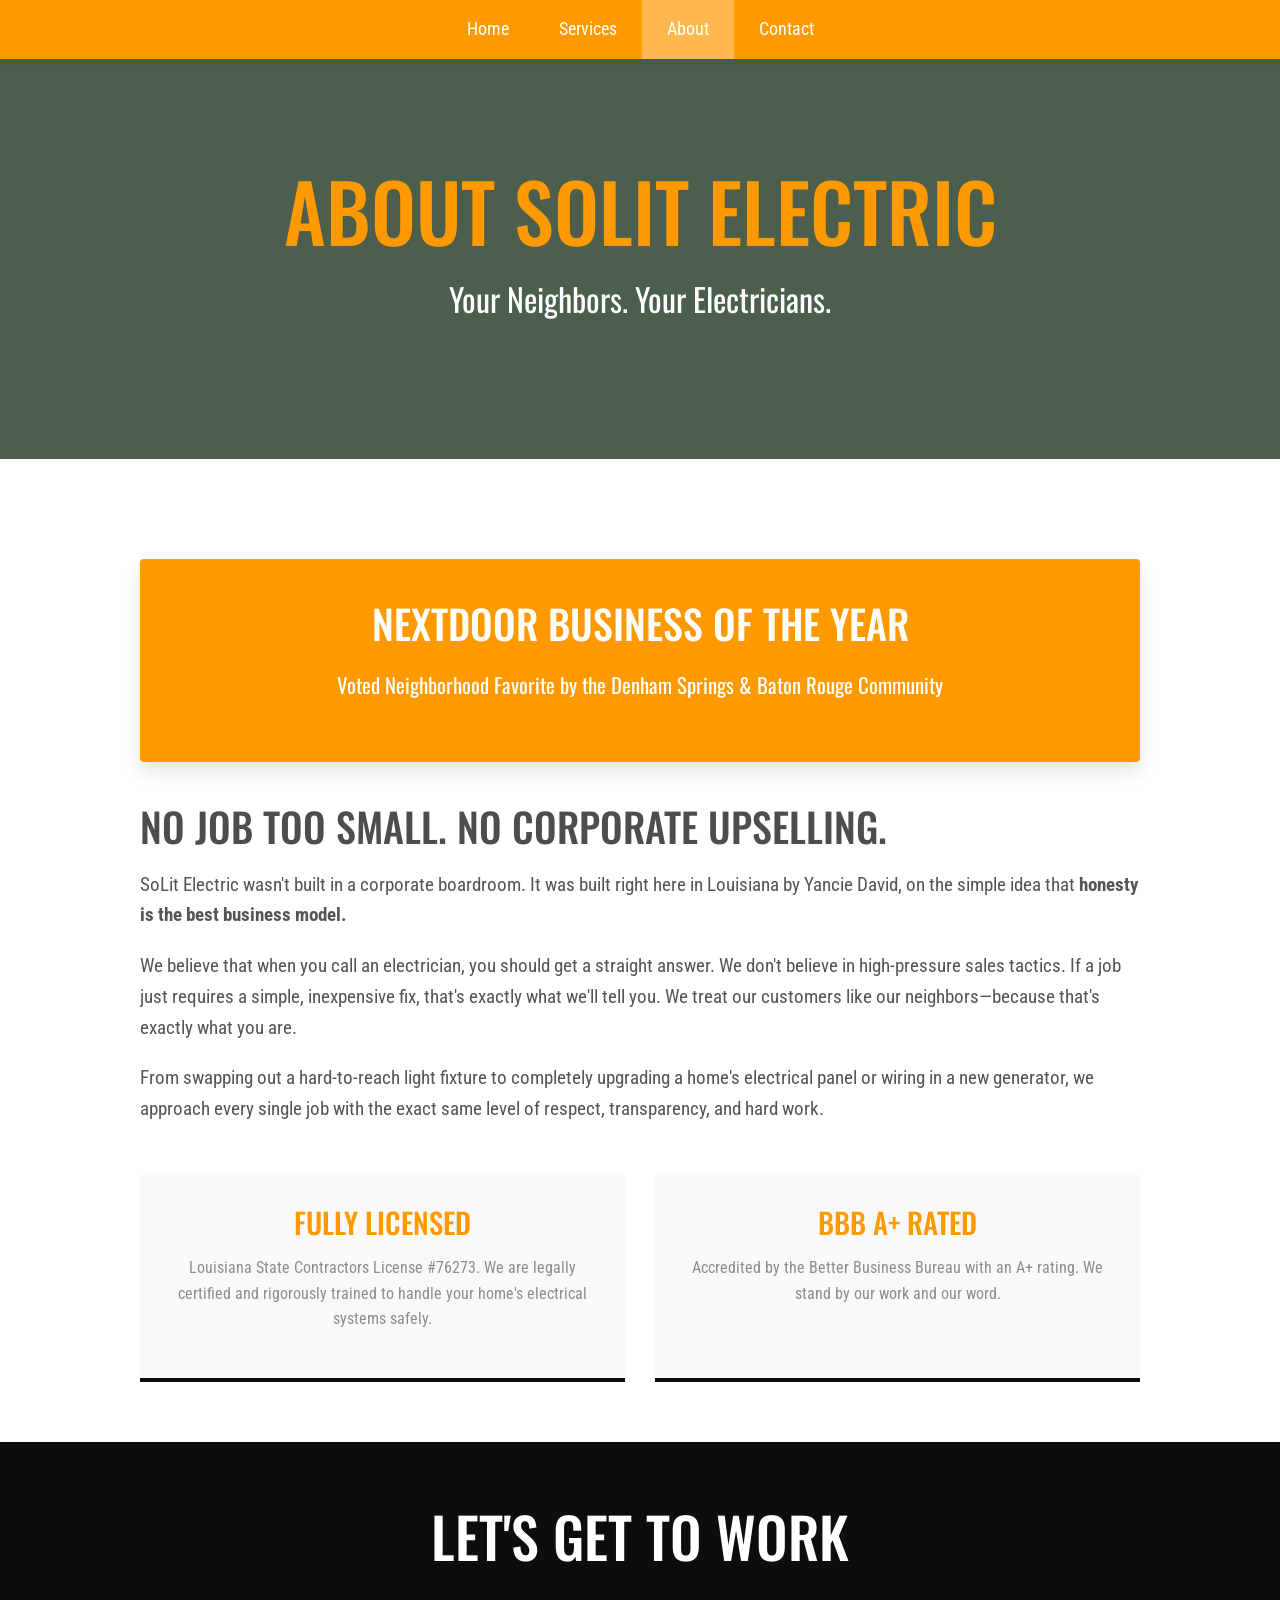
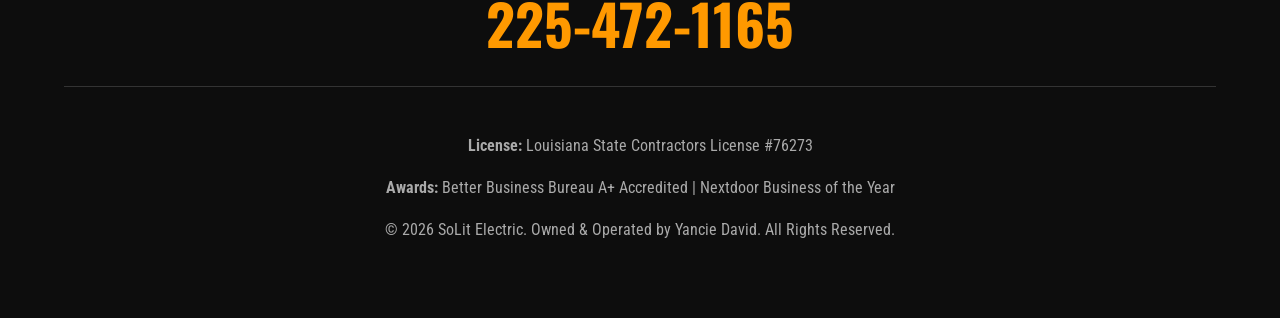
==== about.html @ ff03db9d "Initial commit: Staging rebuild with lead capture form" ====
<!DOCTYPE html>
<html lang="en">
<head>
    <meta charset="UTF-8">
    <meta name="viewport" content="width=device-width, initial-scale=1.0">
    <title>About SoLit Electric | Denham Springs Electrician</title>
    
    <!-- SEO Meta Tags -->
    <meta name="description" content="Learn about SoLit Electric, Denham Springs' Nextdoor Business of the Year. Honest, reliable, and licensed electrical work where no job is too small.">
    <meta name="robots" content="index, follow">

    <!-- Fonts -->
    <link rel="preconnect" href="https://fonts.googleapis.com">
    <link rel="preconnect" href="https://fonts.gstatic.com" crossorigin>
    <link href="https://fonts.googleapis.com/css2?family=Oswald:wght@400;500;700&family=Roboto+Condensed:wght@300;400;700&display=swap" rel="stylesheet">
    
    <!-- CSS -->
    <style>
        :root {
            --brand-orange: #ff9900;
            --brand-orange-hover: #ffb84d;
            --brand-dark: #0d0d0d;
            --text-gray: #8c8c8c;
        }

        body, html { margin: 0; padding: 0; font-family: 'Roboto Condensed', sans-serif; color: var(--text-gray); line-height: 1.6; overflow-x: hidden; }
        h1, h2, h3 { font-family: 'Oswald', sans-serif; text-transform: uppercase; font-weight: 500; margin: 0; line-height: 1.2; color: #4d4d4d; }
        a { text-decoration: none; transition: color 0.3s ease; }

        header { background-color: var(--brand-orange); position: sticky; top: 0; z-index: 1000; box-shadow: 0 2px 10px rgba(0,0,0,0.1); }
        .nav-container { max-width: 1200px; margin: 0 auto; display: flex; flex-wrap: wrap; justify-content: center; }
        .nav-container a { display: block; color: white; text-align: center; padding: 15px 25px; font-size: 18px; }
        .nav-container a:hover, .nav-container a.active { background-color: var(--brand-orange-hover); }

        .hero {
            background: linear-gradient(rgba(0, 26, 0, 0.7), rgba(0, 26, 0, 0.7)), url('../images/laundry2.jpg') no-repeat center center;
            background-size: cover; min-height: 40vh; display: flex; flex-direction: column; justify-content: center; padding: 20px 5%; text-align: center;
        }
        .hero h1 { color: var(--brand-orange); font-size: clamp(2.5rem, 8vw, 5rem); }
        .hero p { color: white; font-size: clamp(1.2rem, 3vw, 2rem); font-family: 'Oswald', sans-serif; margin-top: 15px; }

        .content-wrapper { max-width: 1000px; margin: 0 auto; padding: 60px 5%; }
        
        .story-section { font-size: 1.2rem; color: #555; margin-bottom: 50px; }
        .story-section p { margin-bottom: 20px; }

        .award-banner {
            background-color: var(--brand-orange);
            color: white;
            padding: 40px;
            text-align: center;
            box-shadow: 0 10px 20px rgba(0,0,0,0.1);
            margin: 40px 0;
            border-radius: 4px;
        }
        .award-banner h2 { color: white; font-size: 2.5rem; margin-bottom: 15px; }
        .award-banner p { font-size: 1.3rem; font-family: 'Oswald', sans-serif; }

        .credentials-grid {
            display: grid;
            grid-template-columns: 1fr;
            gap: 30px;
            margin-top: 50px;
        }
        @media (min-width: 768px) { .credentials-grid { grid-template-columns: 1fr 1fr; } }
        
        .cred-card { background: #f9f9f9; padding: 30px; text-align: center; border-bottom: 4px solid var(--brand-dark); }
        .cred-card h3 { font-size: 1.8rem; margin-bottom: 10px; color: var(--brand-orange); }

        footer { background-color: var(--brand-dark); color: white; padding: 60px 5%; text-align: center; }
        footer h2 { color: white; font-size: clamp(2rem, 5vw, 3.5rem); margin-bottom: 20px; }
        footer .phone-link { color: var(--brand-orange); font-weight: 700; }
        .trust-signals { margin-top: 30px; padding-top: 30px; border-top: 1px solid #333; font-size: 16px; color: #aaa; }
    </style>
</head>
<body>

    <header>
        <nav class="nav-container">
            <a href="index.html">Home</a>
            <a href="index.html#services">Services</a>
            <a href="index.html#about" class="active">About</a>
            <a href="index.html#contact">Contact</a>
        </nav>
    </header>

    <main>
        <section class="hero">
            <h1>About SoLit Electric</h1>
            <p>Your Neighbors. Your Electricians.</p>
        </section>

        <section class="content-wrapper">
            <div class="award-banner">
                <h2>Nextdoor Business of the Year</h2>
                <p>Voted Neighborhood Favorite by the Denham Springs & Baton Rouge Community</p>
            </div>

            <div class="story-section">
                <h2 style="font-size: 2.5rem; margin-bottom: 20px;">No Job Too Small. No Corporate Upselling.</h2>
                <p>SoLit Electric wasn't built in a corporate boardroom. It was built right here in Louisiana by Yancie David, on the simple idea that <strong>honesty is the best business model.</strong></p>
                <p>We believe that when you call an electrician, you should get a straight answer. We don't believe in high-pressure sales tactics. If a job just requires a simple, inexpensive fix, that's exactly what we'll tell you. We treat our customers like our neighbors—because that's exactly what you are.</p>
                <p>From swapping out a hard-to-reach light fixture to completely upgrading a home's electrical panel or wiring in a new generator, we approach every single job with the exact same level of respect, transparency, and hard work.</p>
            </div>

            <div class="credentials-grid">
                <div class="cred-card">
                    <h3>Fully Licensed</h3>
                    <p>Louisiana State Contractors License #76273. We are legally certified and rigorously trained to handle your home's electrical systems safely.</p>
                </div>
                <div class="cred-card">
                    <h3>BBB A+ Rated</h3>
                    <p>Accredited by the Better Business Bureau with an A+ rating. We stand by our work and our word.</p>
                </div>
            </div>
        </section>
    </main>

    <footer>
        <h2>Let's Get to Work</h2>
        <h2><a href="tel:+12254721165" class="phone-link">225-472-1165</a></h2>
        
        <div class="trust-signals">
            <p><strong>License:</strong> Louisiana State Contractors License #76273</p>
            <p><strong>Awards:</strong> Better Business Bureau A+ Accredited | Nextdoor Business of the Year</p>
            <p>&copy; 2026 SoLit Electric. Owned & Operated by Yancie David. All Rights Reserved.</p>
        </div>
    </footer>

</body>
</html>
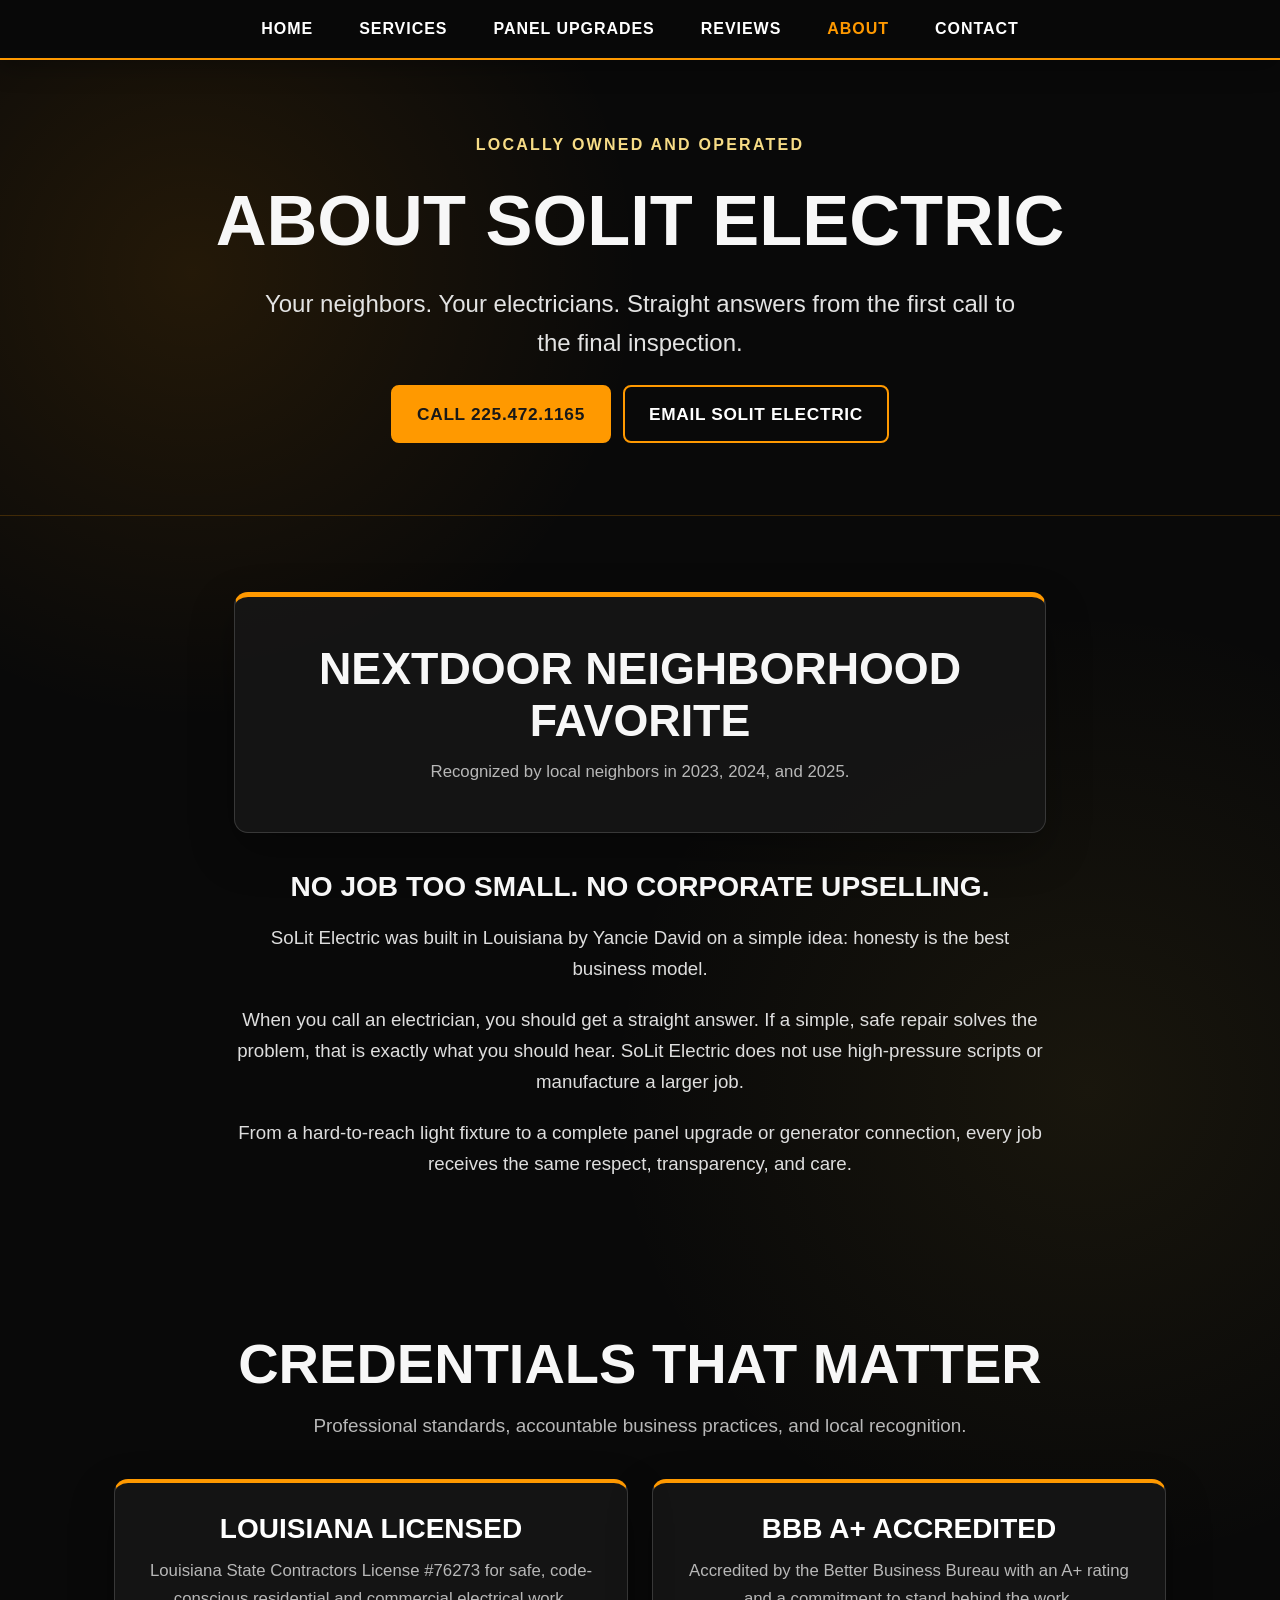
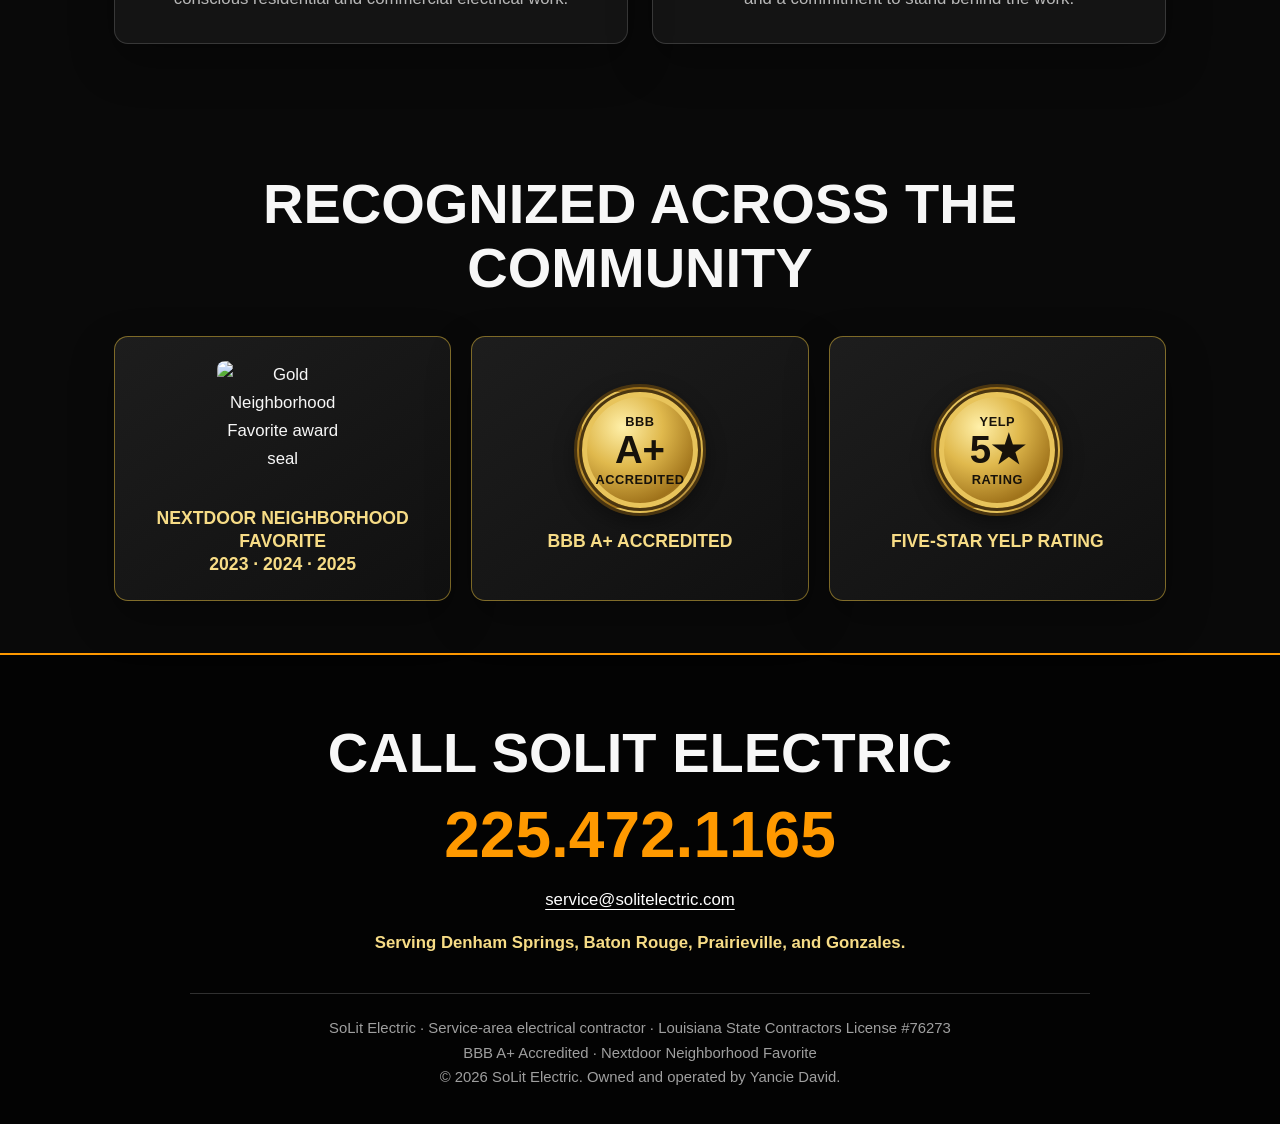
==== commit f136c054: "Standardize site design and complete local SEO audit" ====
--- a/about.html
+++ b/about.html
@@ -3,129 +3,122 @@
 <head>
     <meta charset="UTF-8">
     <meta name="viewport" content="width=device-width, initial-scale=1.0">
-    <title>About SoLit Electric | Denham Springs Electrician</title>
-    
-    <!-- SEO Meta Tags -->
-    <meta name="description" content="Learn about SoLit Electric, Denham Springs' Nextdoor Business of the Year. Honest, reliable, and licensed electrical work where no job is too small.">
+    <title>About SoLit Electric | Baton Rouge Area Electrician</title>
+    <meta name="description" content="Meet SoLit Electric, a licensed, BBB A+ electrician serving Denham Springs, Baton Rouge, Prairieville, and Gonzales with honest, no-pressure service.">
     <meta name="robots" content="index, follow">
-
-    <!-- Fonts -->
-    <link rel="preconnect" href="https://fonts.googleapis.com">
-    <link rel="preconnect" href="https://fonts.gstatic.com" crossorigin>
-    <link href="https://fonts.googleapis.com/css2?family=Oswald:wght@400;500;700&family=Roboto+Condensed:wght@300;400;700&display=swap" rel="stylesheet">
-    
-    <!-- CSS -->
-    <style>
-        :root {
-            --brand-orange: #ff9900;
-            --brand-orange-hover: #ffb84d;
-            --brand-dark: #0d0d0d;
-            --text-gray: #8c8c8c;
-        }
-
-        body, html { margin: 0; padding: 0; font-family: 'Roboto Condensed', sans-serif; color: var(--text-gray); line-height: 1.6; overflow-x: hidden; }
-        h1, h2, h3 { font-family: 'Oswald', sans-serif; text-transform: uppercase; font-weight: 500; margin: 0; line-height: 1.2; color: #4d4d4d; }
-        a { text-decoration: none; transition: color 0.3s ease; }
-
-        header { background-color: var(--brand-orange); position: sticky; top: 0; z-index: 1000; box-shadow: 0 2px 10px rgba(0,0,0,0.1); }
-        .nav-container { max-width: 1200px; margin: 0 auto; display: flex; flex-wrap: wrap; justify-content: center; }
-        .nav-container a { display: block; color: white; text-align: center; padding: 15px 25px; font-size: 18px; }
-        .nav-container a:hover, .nav-container a.active { background-color: var(--brand-orange-hover); }
-
-        .hero {
-            background: linear-gradient(rgba(0, 26, 0, 0.7), rgba(0, 26, 0, 0.7)), url('../images/laundry2.jpg') no-repeat center center;
-            background-size: cover; min-height: 40vh; display: flex; flex-direction: column; justify-content: center; padding: 20px 5%; text-align: center;
-        }
-        .hero h1 { color: var(--brand-orange); font-size: clamp(2.5rem, 8vw, 5rem); }
-        .hero p { color: white; font-size: clamp(1.2rem, 3vw, 2rem); font-family: 'Oswald', sans-serif; margin-top: 15px; }
-
-        .content-wrapper { max-width: 1000px; margin: 0 auto; padding: 60px 5%; }
-        
-        .story-section { font-size: 1.2rem; color: #555; margin-bottom: 50px; }
-        .story-section p { margin-bottom: 20px; }
-
-        .award-banner {
-            background-color: var(--brand-orange);
-            color: white;
-            padding: 40px;
-            text-align: center;
-            box-shadow: 0 10px 20px rgba(0,0,0,0.1);
-            margin: 40px 0;
-            border-radius: 4px;
-        }
-        .award-banner h2 { color: white; font-size: 2.5rem; margin-bottom: 15px; }
-        .award-banner p { font-size: 1.3rem; font-family: 'Oswald', sans-serif; }
-
-        .credentials-grid {
-            display: grid;
-            grid-template-columns: 1fr;
-            gap: 30px;
-            margin-top: 50px;
-        }
-        @media (min-width: 768px) { .credentials-grid { grid-template-columns: 1fr 1fr; } }
-        
-        .cred-card { background: #f9f9f9; padding: 30px; text-align: center; border-bottom: 4px solid var(--brand-dark); }
-        .cred-card h3 { font-size: 1.8rem; margin-bottom: 10px; color: var(--brand-orange); }
-
-        footer { background-color: var(--brand-dark); color: white; padding: 60px 5%; text-align: center; }
-        footer h2 { color: white; font-size: clamp(2rem, 5vw, 3.5rem); margin-bottom: 20px; }
-        footer .phone-link { color: var(--brand-orange); font-weight: 700; }
-        .trust-signals { margin-top: 30px; padding-top: 30px; border-top: 1px solid #333; font-size: 16px; color: #aaa; }
-    </style>
+    <link rel="canonical" href="https://www.solitelectric.com/about.html">
+    <link rel="icon" href="https://www.solitelectric.com/images/SoLit_Electric_Logo.png" type="image/png">
+    <meta property="og:type" content="website">
+    <meta property="og:title" content="About SoLit Electric | Honest Louisiana Electrical Work">
+    <meta property="og:description" content="Locally owned electrical service built on straight answers, safe work, and respect for the customer.">
+    <meta property="og:url" content="https://www.solitelectric.com/about.html">
+    <meta property="og:image" content="https://www.solitelectric.com/images/SoLit_Electric_Logo.png">
+    <meta name="twitter:card" content="summary">
+    <link rel="stylesheet" href="styles.css">
+    <script defer src="site.js"></script>
+    <script type="application/ld+json">
+    {
+      "@context": "https://schema.org",
+      "@type": "AboutPage",
+      "name": "About SoLit Electric",
+      "url": "https://www.solitelectric.com/about.html",
+      "about": {
+        "@type": "Electrician",
+        "@id": "https://www.solitelectric.com/#business",
+        "name": "SoLit Electric",
+        "telephone": "+1-225-472-1165",
+        "email": "service@solitelectric.com",
+        "areaServed": ["Denham Springs", "Baton Rouge", "Prairieville", "Gonzales"]
+      }
+    }
+    </script>
 </head>
 <body>
-
-    <header>
-        <nav class="nav-container">
+    <a class="skip-link" href="#main-content">Skip to main content</a>
+    <header class="site-header">
+        <nav class="nav-container" aria-label="Primary navigation">
             <a href="index.html">Home</a>
             <a href="index.html#services">Services</a>
-            <a href="index.html#about" class="active">About</a>
-            <a href="index.html#contact">Contact</a>
+            <a href="panel-upgrades.html">Panel Upgrades</a>
+            <a href="index.html#reviews">Reviews</a>
+            <a href="about.html" aria-current="page">About</a>
+            <a href="#contact">Contact</a>
         </nav>
     </header>
 
-    <main>
-        <section class="hero">
-            <h1>About SoLit Electric</h1>
-            <p>Your Neighbors. Your Electricians.</p>
+    <main id="main-content">
+        <section class="hero hero--compact">
+            <div class="hero-inner">
+                <p class="eyebrow">Locally owned and operated</p>
+                <h1>About SoLit Electric</h1>
+                <p class="hero-lede">Your neighbors. Your electricians. Straight answers from the first call to the final inspection.</p>
+                <div class="button-row">
+                    <a class="button" href="tel:+12254721165">Call 225.472.1165</a>
+                    <a class="button button--secondary" href="mailto:service@solitelectric.com">Email SoLit Electric</a>
+                </div>
+            </div>
         </section>
 
-        <section class="content-wrapper">
+        <section class="section section--narrow" aria-labelledby="story-heading">
             <div class="award-banner">
-                <h2>Nextdoor Business of the Year</h2>
-                <p>Voted Neighborhood Favorite by the Denham Springs & Baton Rouge Community</p>
+                <h2>Nextdoor Neighborhood Favorite</h2>
+                <p>Recognized by local neighbors in 2023, 2024, and 2025.</p>
             </div>
+            <div class="story-copy">
+                <h2 id="story-heading">No Job Too Small. No Corporate Upselling.</h2>
+                <p>SoLit Electric was built in Louisiana by Yancie David on a simple idea: honesty is the best business model.</p>
+                <p>When you call an electrician, you should get a straight answer. If a simple, safe repair solves the problem, that is exactly what you should hear. SoLit Electric does not use high-pressure scripts or manufacture a larger job.</p>
+                <p>From a hard-to-reach light fixture to a complete panel upgrade or generator connection, every job receives the same respect, transparency, and care.</p>
+            </div>
+        </section>
 
-            <div class="story-section">
-                <h2 style="font-size: 2.5rem; margin-bottom: 20px;">No Job Too Small. No Corporate Upselling.</h2>
-                <p>SoLit Electric wasn't built in a corporate boardroom. It was built right here in Louisiana by Yancie David, on the simple idea that <strong>honesty is the best business model.</strong></p>
-                <p>We believe that when you call an electrician, you should get a straight answer. We don't believe in high-pressure sales tactics. If a job just requires a simple, inexpensive fix, that's exactly what we'll tell you. We treat our customers like our neighbors—because that's exactly what you are.</p>
-                <p>From swapping out a hard-to-reach light fixture to completely upgrading a home's electrical panel or wiring in a new generator, we approach every single job with the exact same level of respect, transparency, and hard work.</p>
+        <section class="section" aria-labelledby="credentials-heading">
+            <h2 class="section-heading" id="credentials-heading">Credentials That Matter</h2>
+            <p class="section-intro">Professional standards, accountable business practices, and local recognition.</p>
+            <div class="credentials-grid">
+                <article class="info-card">
+                    <h3>Louisiana Licensed</h3>
+                    <p>Louisiana State Contractors License #76273 for safe, code-conscious residential and commercial electrical work.</p>
+                </article>
+                <article class="info-card">
+                    <h3>BBB A+ Accredited</h3>
+                    <p>Accredited by the Better Business Bureau with an A+ rating and a commitment to stand behind the work.</p>
+                </article>
             </div>
+        </section>
 
-            <div class="credentials-grid">
-                <div class="cred-card">
-                    <h3>Fully Licensed</h3>
-                    <p>Louisiana State Contractors License #76273. We are legally certified and rigorously trained to handle your home's electrical systems safely.</p>
+        <section class="section section--tight" aria-labelledby="trust-heading">
+            <h2 class="section-heading" id="trust-heading">Recognized Across the Community</h2>
+            <div class="trust-grid">
+                <figure class="trust-card">
+                    <img src="https://www.solitelectric.com/images/favorite.png" width="385" height="398" loading="lazy" alt="Gold Neighborhood Favorite award seal">
+                    <figcaption>Nextdoor Neighborhood Favorite<br>2023 · 2024 · 2025</figcaption>
+                </figure>
+                <div class="trust-card">
+                    <div class="gold-seal" role="img" aria-label="Better Business Bureau A plus accredited seal"><span>BBB</span><strong>A+</strong><span>Accredited</span></div>
+                    <p class="trust-caption">BBB A+ Accredited</p>
                 </div>
-                <div class="cred-card">
-                    <h3>BBB A+ Rated</h3>
-                    <p>Accredited by the Better Business Bureau with an A+ rating. We stand by our work and our word.</p>
+                <div class="trust-card">
+                    <div class="gold-seal" role="img" aria-label="Yelp five star rating seal"><span>Yelp</span><strong>5★</strong><span>Rating</span></div>
+                    <p class="trust-caption">Five-Star Yelp Rating</p>
                 </div>
             </div>
         </section>
     </main>
 
-    <footer>
-        <h2>Let's Get to Work</h2>
-        <h2><a href="tel:+12254721165" class="phone-link">225-472-1165</a></h2>
-        
-        <div class="trust-signals">
-            <p><strong>License:</strong> Louisiana State Contractors License #76273</p>
-            <p><strong>Awards:</strong> Better Business Bureau A+ Accredited | Nextdoor Business of the Year</p>
-            <p>&copy; 2026 SoLit Electric. Owned & Operated by Yancie David. All Rights Reserved.</p>
+    <footer class="site-footer" id="contact">
+        <div class="footer-inner">
+            <h2>Call SoLit Electric</h2>
+            <a class="phone-link" href="tel:+12254721165">225.472.1165</a>
+            <a class="email-link" href="mailto:service@solitelectric.com">service@solitelectric.com</a>
+            <p class="service-area-line">Serving Denham Springs, Baton Rouge, Prairieville, and Gonzales.</p>
+            <div class="footer-details">
+                <p>SoLit Electric · Service-area electrical contractor · Louisiana State Contractors License #76273</p>
+                <p>BBB A+ Accredited · Nextdoor Neighborhood Favorite</p>
+                <p>&copy; 2026 SoLit Electric. Owned and operated by Yancie David.</p>
+            </div>
         </div>
     </footer>
-
 </body>
 </html>
+
--- a/styles.css
+++ b/styles.css
@@ -0,0 +1,639 @@
+:root {
+    --brand-orange: #ff9900;
+    --brand-orange-light: #ffb84d;
+    --brand-gold: #d4af37;
+    --brand-gold-light: #f7dc86;
+    --brand-dark: #090909;
+    --brand-surface: #151515;
+    --brand-surface-2: #202020;
+    --text-main: #f7f7f7;
+    --text-muted: #b8b8b8;
+    --text-dark: #181818;
+    --border: #383838;
+    --shadow: 0 18px 45px rgba(0, 0, 0, 0.3);
+    --radius: 14px;
+    --content-width: 1180px;
+}
+
+* { box-sizing: border-box; }
+
+html { scroll-behavior: smooth; }
+
+body {
+    margin: 0;
+    overflow-x: hidden;
+    color: var(--text-main);
+    background:
+        radial-gradient(circle at 15% 10%, rgba(255, 153, 0, 0.11), transparent 28rem),
+        radial-gradient(circle at 85% 40%, rgba(212, 175, 55, 0.08), transparent 30rem),
+        var(--brand-dark);
+    font-family: "Segoe UI", Arial, sans-serif;
+    font-size: 1.05rem;
+    line-height: 1.65;
+}
+
+img { display: block; max-width: 100%; }
+
+a {
+    color: inherit;
+    text-decoration: none;
+    transition: color 0.2s ease, background-color 0.2s ease, transform 0.2s ease;
+}
+
+button, input, select, textarea { font: inherit; }
+
+:focus-visible {
+    outline: 3px solid var(--brand-gold-light);
+    outline-offset: 3px;
+}
+
+h1, h2, h3, h4 {
+    margin: 0;
+    color: var(--text-main);
+    font-family: "Arial Narrow", "Segoe UI Condensed", Impact, sans-serif;
+    font-weight: 700;
+    line-height: 1.15;
+    text-transform: uppercase;
+}
+
+p { margin: 0; }
+
+[id] { scroll-margin-top: 88px; }
+
+.skip-link {
+    position: fixed;
+    top: 10px;
+    left: 10px;
+    z-index: 2000;
+    padding: 10px 14px;
+    color: var(--text-dark);
+    background: var(--brand-gold-light);
+    transform: translateY(-150%);
+}
+
+.skip-link:focus { transform: translateY(0); }
+
+.site-header {
+    position: sticky;
+    top: 0;
+    z-index: 1000;
+    border-bottom: 2px solid var(--brand-orange);
+    background: rgba(9, 9, 9, 0.96);
+    box-shadow: 0 8px 24px rgba(0, 0, 0, 0.28);
+    backdrop-filter: blur(12px);
+}
+
+.nav-container {
+    width: min(100% - 24px, var(--content-width));
+    margin-inline: auto;
+    display: flex;
+    flex-wrap: wrap;
+    justify-content: center;
+    align-items: center;
+    gap: 2px;
+}
+
+.nav-container a {
+    padding: 16px 22px;
+    color: #fff;
+    font-family: "Arial Narrow", "Segoe UI Condensed", Impact, sans-serif;
+    font-size: 1rem;
+    font-weight: 700;
+    letter-spacing: 0.06em;
+    text-align: center;
+    text-transform: uppercase;
+}
+
+.nav-container a:hover,
+.nav-container a[aria-current="page"] { color: var(--brand-orange); }
+
+.hero {
+    min-height: 70vh;
+    padding: 72px 5%;
+    display: grid;
+    place-items: center;
+    text-align: center;
+    border-bottom: 1px solid rgba(255, 153, 0, 0.2);
+}
+
+.hero--compact { min-height: 48vh; }
+
+.hero--panel {
+    background:
+        linear-gradient(rgba(5, 5, 5, 0.84), rgba(5, 5, 5, 0.94)),
+        repeating-linear-gradient(90deg, #242424 0 20px, #111 20px 42px);
+}
+
+.hero-inner {
+    width: min(100%, 960px);
+    margin-inline: auto;
+    display: grid;
+    justify-items: center;
+    gap: 22px;
+}
+
+.hero-logo {
+    width: min(100%, 520px);
+    height: auto;
+    padding: 12px 18px;
+    border-radius: 12px;
+    background: #fff;
+    box-shadow: var(--shadow);
+}
+
+.hero h1 { font-size: clamp(2.35rem, 6vw, 4.4rem); }
+
+.eyebrow {
+    color: var(--brand-gold-light);
+    font-family: "Arial Narrow", "Segoe UI Condensed", Impact, sans-serif;
+    font-size: 1rem;
+    font-weight: 700;
+    letter-spacing: 0.14em;
+    text-transform: uppercase;
+}
+
+.hero-lede {
+    max-width: 780px;
+    color: #e3e3e3;
+    font-size: clamp(1.15rem, 2.5vw, 1.5rem);
+}
+
+.hero-tagline {
+    color: var(--brand-orange);
+    font-size: clamp(1.1rem, 2.2vw, 1.35rem);
+    font-weight: 700;
+}
+
+.button-row {
+    display: flex;
+    flex-wrap: wrap;
+    justify-content: center;
+    gap: 12px;
+}
+
+.button {
+    min-height: 50px;
+    padding: 13px 24px;
+    display: inline-flex;
+    justify-content: center;
+    align-items: center;
+    border: 2px solid var(--brand-orange);
+    border-radius: 8px;
+    color: var(--text-dark);
+    background: var(--brand-orange);
+    font-family: "Arial Narrow", "Segoe UI Condensed", Impact, sans-serif;
+    font-size: 1.08rem;
+    font-weight: 700;
+    letter-spacing: 0.04em;
+    text-transform: uppercase;
+}
+
+.button:hover { background: var(--brand-orange-light); transform: translateY(-2px); }
+
+.button--secondary { color: #fff; background: transparent; }
+.button--secondary:hover { color: var(--text-dark); background: var(--brand-orange); }
+
+.section {
+    width: min(100%, var(--content-width));
+    margin-inline: auto;
+    padding: 76px max(5%, 20px);
+    text-align: center;
+}
+
+.section--narrow { width: min(100%, 940px); }
+.section--tight { padding-block: 52px; }
+
+.section-heading {
+    max-width: 850px;
+    margin-inline: auto;
+    font-size: clamp(2.1rem, 5vw, 3.5rem);
+}
+
+.section-intro {
+    max-width: 780px;
+    margin: 14px auto 38px;
+    color: var(--text-muted);
+    font-size: 1.18rem;
+}
+
+.trust-grid {
+    margin-top: 36px;
+    display: grid;
+    grid-template-columns: repeat(3, minmax(0, 1fr));
+    gap: 20px;
+}
+
+.trust-card {
+    min-width: 0;
+    min-height: 250px;
+    margin: 0;
+    padding: 24px 18px;
+    display: flex;
+    flex-direction: column;
+    justify-content: center;
+    align-items: center;
+    gap: 14px;
+    border: 1px solid rgba(212, 175, 55, 0.55);
+    border-radius: var(--radius);
+    background: linear-gradient(145deg, #1d1d1d, #101010);
+    box-shadow: var(--shadow);
+}
+
+.trust-card img {
+    width: 132px;
+    height: 132px;
+    object-fit: contain;
+    border-radius: 8px;
+}
+
+.trust-card figcaption,
+.trust-caption {
+    color: var(--brand-gold-light);
+    font-family: "Arial Narrow", "Segoe UI Condensed", Impact, sans-serif;
+    font-size: 1.1rem;
+    font-weight: 700;
+    line-height: 1.3;
+    text-align: center;
+    text-transform: uppercase;
+}
+
+.gold-seal {
+    width: 132px;
+    height: 132px;
+    display: grid;
+    place-content: center;
+    border: 8px double #4a3510;
+    border-radius: 50%;
+    color: #17120a;
+    background: radial-gradient(circle at 35% 30%, #fff0a9 0, #e0b94d 36%, #9f721a 72%, #f7dc86 100%);
+    box-shadow: inset 0 0 0 5px #e8c45b, 0 8px 20px rgba(0, 0, 0, 0.35);
+    font-family: "Arial Narrow", "Segoe UI Condensed", Impact, sans-serif;
+    text-align: center;
+    text-transform: uppercase;
+}
+
+.gold-seal strong { display: block; font-size: 2.4rem; line-height: 0.95; }
+.gold-seal span { display: block; font-size: 0.8rem; font-weight: 700; letter-spacing: 0.04em; }
+
+.services-grid,
+.credentials-grid {
+    display: grid;
+    grid-template-columns: repeat(2, minmax(0, 1fr));
+    gap: 24px;
+}
+
+.service-card,
+.info-card {
+    min-width: 0;
+    overflow: hidden;
+    border: 1px solid var(--border);
+    border-top: 4px solid var(--brand-orange);
+    border-radius: var(--radius);
+    background: rgba(21, 21, 21, 0.94);
+    box-shadow: var(--shadow);
+    text-align: center;
+}
+
+.service-card { display: flex; flex-direction: column; }
+
+a.service-card:hover { transform: translateY(-4px); border-color: var(--brand-orange); }
+
+.service-visual {
+    width: 100%;
+    height: 210px;
+    display: grid;
+    place-items: center;
+    object-fit: cover;
+    color: var(--brand-gold-light);
+    background:
+        linear-gradient(135deg, rgba(255, 153, 0, 0.22), rgba(212, 175, 55, 0.03)),
+        repeating-linear-gradient(45deg, #161616, #161616 12px, #1d1d1d 12px, #1d1d1d 24px);
+    font-family: "Arial Narrow", "Segoe UI Condensed", Impact, sans-serif;
+    font-size: clamp(1.7rem, 4vw, 2.5rem);
+    font-weight: 700;
+    letter-spacing: 0.08em;
+    text-transform: uppercase;
+}
+
+.service-visual--panel,
+.service-visual--damaged {
+    position: relative;
+    overflow: hidden;
+    color: transparent;
+    background: linear-gradient(145deg, #aeb1ad, #686d6b);
+}
+
+.service-visual--panel::before,
+.service-visual--panel::after,
+.service-visual--damaged::before,
+.service-visual--damaged::after {
+    content: "";
+    position: absolute;
+    top: 22px;
+    bottom: 22px;
+    width: 28%;
+    border: 7px solid #323537;
+    border-radius: 4px;
+    background: repeating-linear-gradient(0deg, #181a1b 0 12px, #d8d8d2 12px 18px);
+    box-shadow: inset 0 0 0 3px #9b9d98, 0 8px 18px rgba(0, 0, 0, 0.34);
+}
+
+.service-visual--panel::before,
+.service-visual--damaged::before { left: 18%; }
+
+.service-visual--panel::after,
+.service-visual--damaged::after { right: 18%; }
+
+.service-visual--damaged {
+    background:
+        radial-gradient(circle at 53% 38%, rgba(10, 10, 10, 0.95) 0 8%, rgba(73, 30, 9, 0.8) 17%, transparent 35%),
+        linear-gradient(145deg, #969997, #575b59);
+}
+
+.service-copy,
+.info-card { padding: 30px; }
+
+.service-copy h3,
+.info-card h3 { margin-bottom: 12px; color: #fff; font-size: 1.75rem; }
+
+.service-copy p,
+.info-card p { color: var(--text-muted); }
+
+.quote-card,
+.content-card,
+.award-banner {
+    max-width: 920px;
+    margin-inline: auto;
+    padding: clamp(26px, 5vw, 46px);
+    border: 1px solid var(--border);
+    border-top: 5px solid var(--brand-orange);
+    border-radius: var(--radius);
+    color: var(--text-main);
+    background: rgba(21, 21, 21, 0.96);
+    box-shadow: var(--shadow);
+    text-align: center;
+}
+
+.quote-card h2,
+.content-card h2,
+.award-banner h2 { margin-bottom: 12px; font-size: clamp(2rem, 4vw, 2.8rem); }
+
+.quote-card > p,
+.content-card > p,
+.award-banner > p { color: var(--text-muted); }
+
+.quote-form {
+    margin-top: 28px;
+    display: grid;
+    grid-template-columns: repeat(2, minmax(0, 1fr));
+    gap: 16px;
+    text-align: left;
+}
+
+.form-field { display: grid; gap: 6px; }
+.form-field--full { grid-column: 1 / -1; }
+
+.form-field label { color: #eee; font-weight: 700; }
+
+.form-field input,
+.form-field select,
+.form-field textarea {
+    width: 100%;
+    min-height: 48px;
+    padding: 12px 13px;
+    border: 1px solid #555;
+    border-radius: 7px;
+    color: var(--text-dark);
+    background: #fff;
+}
+
+.form-field textarea { min-height: 110px; resize: vertical; }
+
+.quote-form .button { width: 100%; border: 0; cursor: pointer; }
+
+.form-note {
+    grid-column: 1 / -1;
+    color: var(--text-muted);
+    font-size: 0.92rem;
+    text-align: center;
+}
+
+.reviews-shell { position: relative; }
+
+.carousel-container {
+    display: flex;
+    gap: 20px;
+    overflow-x: auto;
+    padding: 8px 4px 24px;
+    scroll-padding-inline: 4px;
+    scroll-snap-type: x mandatory;
+    scrollbar-width: none;
+}
+
+.carousel-container::-webkit-scrollbar { display: none; }
+
+.review-card {
+    min-width: 0;
+    flex: 0 0 calc((100% - 40px) / 3);
+    padding: 28px;
+    border: 1px solid var(--border);
+    border-top: 4px solid var(--brand-gold);
+    border-radius: var(--radius);
+    background: rgba(21, 21, 21, 0.96);
+    scroll-snap-align: start;
+    text-align: left;
+}
+
+.review-header {
+    margin-bottom: 18px;
+    display: flex;
+    flex-wrap: wrap;
+    align-items: center;
+    gap: 12px;
+}
+
+.review-initials {
+    width: 48px;
+    height: 48px;
+    flex: 0 0 48px;
+    display: grid;
+    place-items: center;
+    border-radius: 50%;
+    color: var(--text-dark);
+    background: var(--brand-orange);
+    font-family: "Arial Narrow", "Segoe UI Condensed", Impact, sans-serif;
+    font-weight: 700;
+}
+
+.review-meta { min-width: 0; flex: 1; }
+.review-meta h3 { font-size: 1.2rem; text-transform: none; }
+.review-meta p { color: var(--brand-orange-light); font-size: 0.9rem; }
+.review-text { color: #e2e2e2; font-style: italic; }
+
+.carousel-controls {
+    display: flex;
+    justify-content: center;
+    align-items: center;
+    gap: 12px;
+}
+
+.carousel-button {
+    width: 46px;
+    height: 46px;
+    border: 1px solid var(--brand-orange);
+    border-radius: 50%;
+    color: #fff;
+    background: var(--brand-surface);
+    font-size: 1.6rem;
+    cursor: pointer;
+}
+
+.carousel-button:hover { color: var(--text-dark); background: var(--brand-orange); }
+.carousel-hint { color: var(--text-muted); font-size: 0.92rem; }
+
+.faq-container {
+    max-width: 860px;
+    margin-inline: auto;
+    display: grid;
+    gap: 14px;
+    text-align: left;
+}
+
+.faq-item {
+    border: 1px solid var(--border);
+    border-radius: 9px;
+    background: var(--brand-surface);
+}
+
+.faq-item summary {
+    padding: 20px;
+    display: flex;
+    justify-content: space-between;
+    align-items: center;
+    color: #fff;
+    font-family: "Arial Narrow", "Segoe UI Condensed", Impact, sans-serif;
+    font-size: 1.2rem;
+    cursor: pointer;
+    list-style: none;
+}
+
+.faq-item summary::-webkit-details-marker { display: none; }
+.faq-item summary::after { content: "+"; color: var(--brand-orange); font-size: 1.5rem; }
+.faq-item[open] summary::after { content: "−"; }
+.faq-answer { padding: 0 20px 20px; color: var(--text-muted); }
+
+.story-copy {
+    max-width: 850px;
+    margin: 38px auto 0;
+    display: grid;
+    gap: 20px;
+    color: #dedede;
+    font-size: 1.17rem;
+    text-align: center;
+}
+
+.service-list {
+    max-width: 900px;
+    margin: 34px auto 0;
+    padding: 0;
+    display: grid;
+    gap: 14px;
+    list-style: none;
+    text-align: left;
+}
+
+.service-list li {
+    padding: 18px 20px 18px 52px;
+    position: relative;
+    border: 1px solid var(--border);
+    border-radius: 9px;
+    color: #ddd;
+    background: var(--brand-surface);
+}
+
+.service-list li::before {
+    content: "✓";
+    position: absolute;
+    top: 16px;
+    left: 20px;
+    color: var(--brand-orange);
+    font-size: 1.4rem;
+    font-weight: 700;
+}
+
+.site-footer {
+    padding: 66px max(5%, 20px) 34px;
+    border-top: 2px solid var(--brand-orange);
+    background: #030303;
+    text-align: center;
+}
+
+.footer-inner {
+    width: min(100%, 900px);
+    margin-inline: auto;
+    display: grid;
+    justify-items: center;
+    gap: 15px;
+}
+
+.site-footer h2 { font-size: clamp(2.1rem, 5vw, 3.5rem); }
+
+.phone-link {
+    color: var(--brand-orange);
+    font-family: "Arial Narrow", "Segoe UI Condensed", Impact, sans-serif;
+    font-size: clamp(2.2rem, 7vw, 4rem);
+    font-weight: 700;
+    line-height: 1.1;
+}
+
+.phone-link:hover { color: var(--brand-gold-light); }
+.email-link { color: #fff; text-decoration: underline; text-underline-offset: 4px; }
+.service-area-line { color: var(--brand-gold-light); font-weight: 700; }
+
+.footer-details {
+    width: 100%;
+    margin-top: 22px;
+    padding-top: 22px;
+    border-top: 1px solid #303030;
+    color: #9f9f9f;
+    font-size: 0.93rem;
+}
+
+.photo-credit { margin-top: 8px; font-size: 0.78rem; }
+.photo-credit a { color: #bbb; text-decoration: underline; }
+
+@media (max-width: 900px) {
+    .review-card { flex-basis: min(82vw, 380px); }
+}
+
+@media (max-width: 767px) {
+    body { font-size: 1rem; }
+    .nav-container a { padding: 12px 10px; font-size: 0.88rem; }
+    .hero { min-height: auto; padding: 58px 20px; }
+    .hero-logo { width: min(100%, 240px); }
+    .section { padding: 58px 20px; }
+    .trust-grid,
+    .services-grid,
+    .credentials-grid,
+    .quote-form { grid-template-columns: 1fr; }
+    .form-field--full { grid-column: auto; }
+    .trust-card { min-height: 220px; }
+    .service-visual { height: 185px; }
+    .review-card { flex-basis: min(88vw, 350px); padding: 24px; }
+    [id] { scroll-margin-top: 165px; }
+}
+
+@media (max-width: 420px) {
+    .nav-container { width: 100%; }
+    .nav-container a { flex: 1 1 33.333%; padding-inline: 6px; }
+    .button-row { width: 100%; }
+    .button { width: 100%; }
+    .carousel-hint { max-width: 110px; line-height: 1.25; }
+    .phone-link { overflow-wrap: anywhere; }
+}
+
+@media (prefers-reduced-motion: reduce) {
+    html { scroll-behavior: auto; }
+    *, *::before, *::after { scroll-behavior: auto !important; transition: none !important; }
+}
+
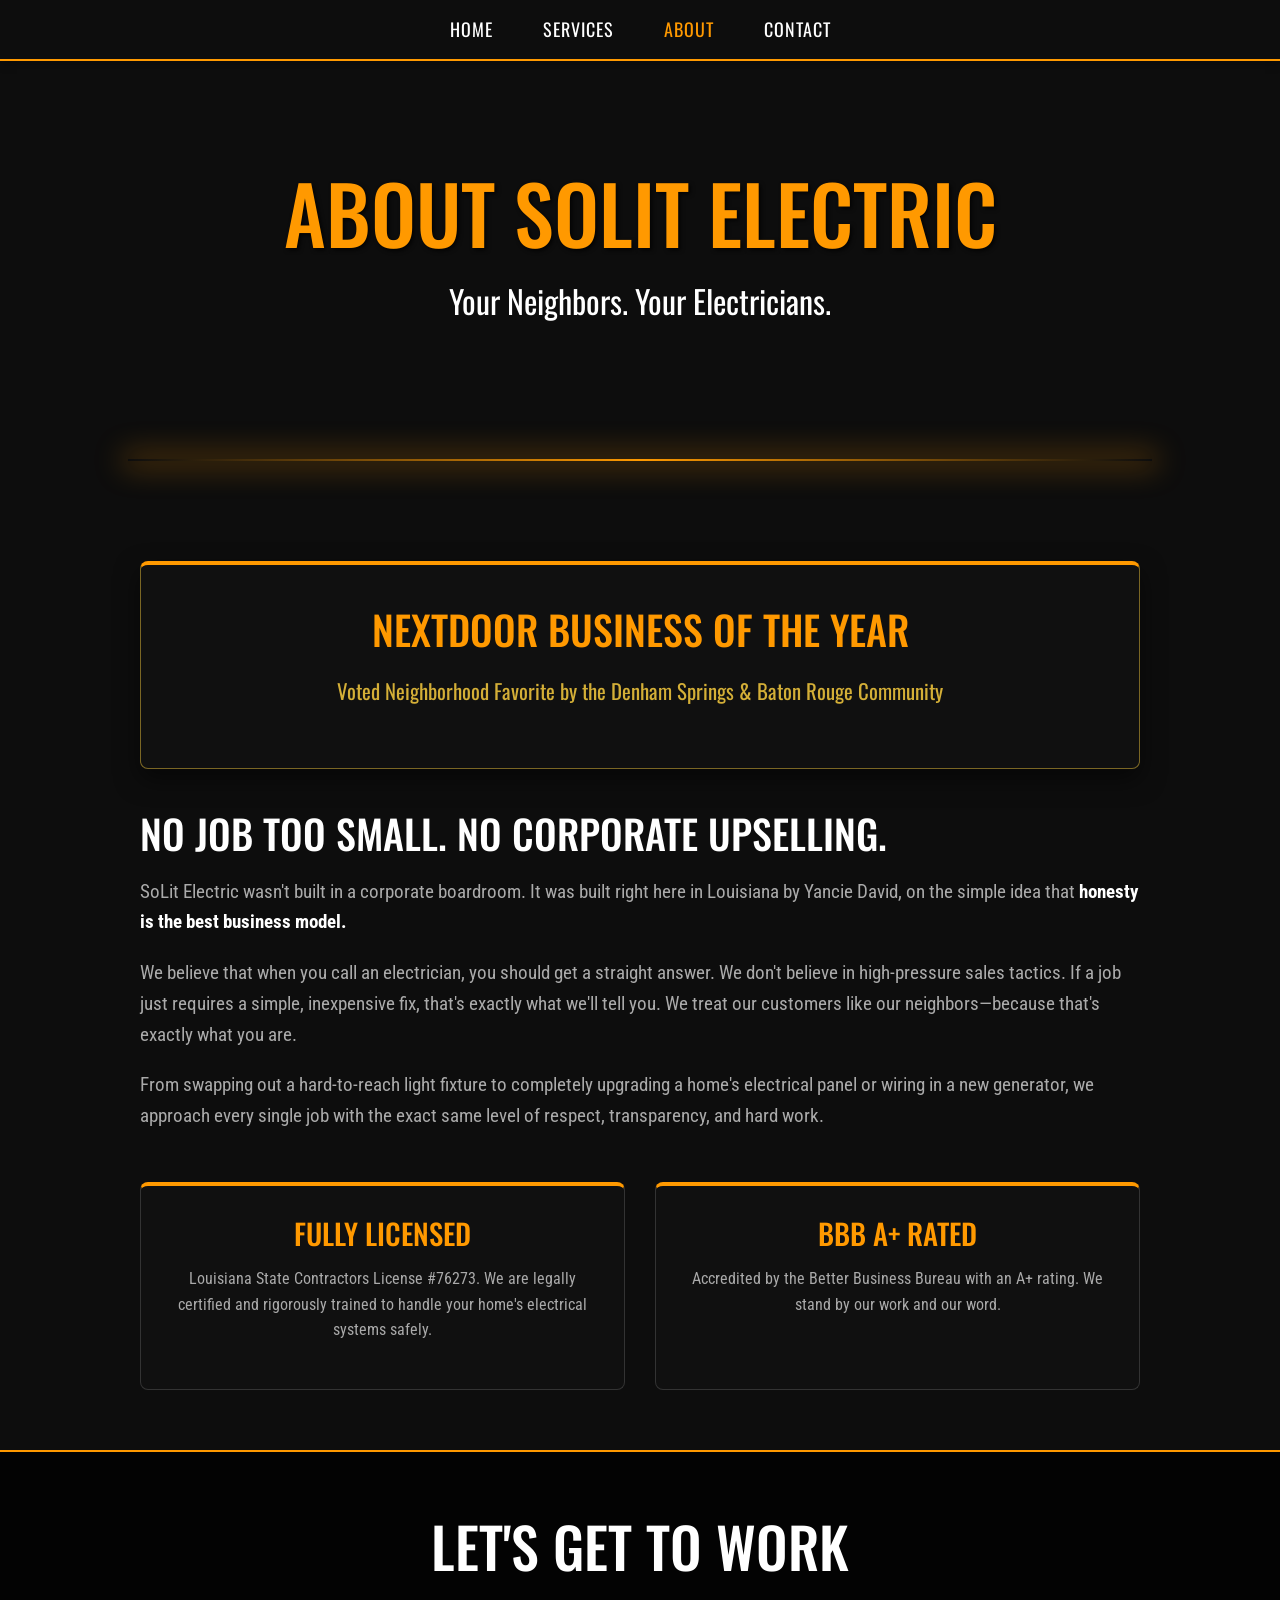
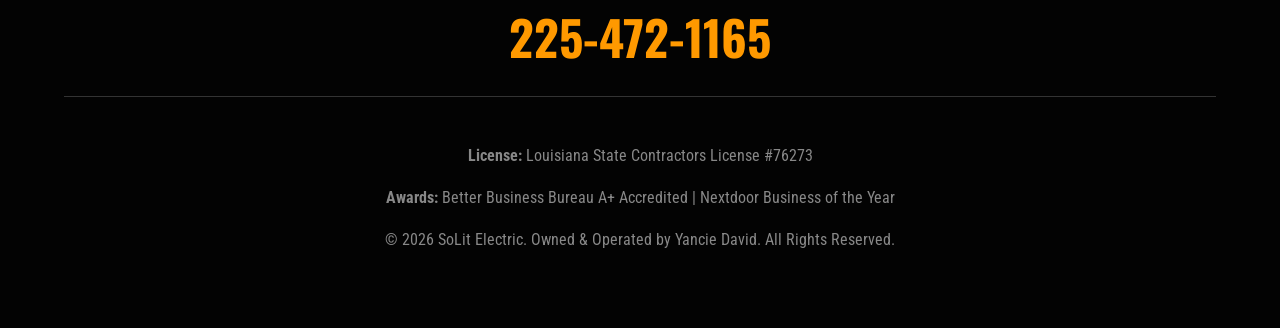
==== commit 21f38bbc: "Reskinned About page to match the dark theme of the main site" ====
--- a/about.html
+++ b/about.html
@@ -3,122 +3,139 @@
 <head>
     <meta charset="UTF-8">
     <meta name="viewport" content="width=device-width, initial-scale=1.0">
-    <title>About SoLit Electric | Baton Rouge Area Electrician</title>
-    <meta name="description" content="Meet SoLit Electric, a licensed, BBB A+ electrician serving Denham Springs, Baton Rouge, Prairieville, and Gonzales with honest, no-pressure service.">
+    <title>About SoLit Electric | Denham Springs Electrician</title>
+    
+    <!-- SEO Meta Tags -->
+    <meta name="description" content="Learn about SoLit Electric, Denham Springs' Nextdoor Business of the Year. Honest, reliable, and licensed electrical work where no job is too small.">
     <meta name="robots" content="index, follow">
-    <link rel="canonical" href="https://www.solitelectric.com/about.html">
-    <link rel="icon" href="https://www.solitelectric.com/images/SoLit_Electric_Logo.png" type="image/png">
-    <meta property="og:type" content="website">
-    <meta property="og:title" content="About SoLit Electric | Honest Louisiana Electrical Work">
-    <meta property="og:description" content="Locally owned electrical service built on straight answers, safe work, and respect for the customer.">
-    <meta property="og:url" content="https://www.solitelectric.com/about.html">
-    <meta property="og:image" content="https://www.solitelectric.com/images/SoLit_Electric_Logo.png">
-    <meta name="twitter:card" content="summary">
-    <link rel="stylesheet" href="styles.css">
-    <script defer src="site.js"></script>
-    <script type="application/ld+json">
-    {
-      "@context": "https://schema.org",
-      "@type": "AboutPage",
-      "name": "About SoLit Electric",
-      "url": "https://www.solitelectric.com/about.html",
-      "about": {
-        "@type": "Electrician",
-        "@id": "https://www.solitelectric.com/#business",
-        "name": "SoLit Electric",
-        "telephone": "+1-225-472-1165",
-        "email": "service@solitelectric.com",
-        "areaServed": ["Denham Springs", "Baton Rouge", "Prairieville", "Gonzales"]
-      }
-    }
-    </script>
+
+    <!-- Fonts -->
+    <link rel="preconnect" href="https://fonts.googleapis.com">
+    <link rel="preconnect" href="https://fonts.gstatic.com" crossorigin>
+    <link href="https://fonts.googleapis.com/css2?family=Oswald:wght@400;500;700&family=Roboto+Condensed:wght@300;400;700&display=swap" rel="stylesheet">
+    
+    <!-- CSS (Matching Main Site Dark Theme) -->
+    <style>
+        :root {
+            --brand-orange: #ff9900;
+            --brand-gold: #d4af37;
+            --brand-dark: #0d0d0d;
+        }
+
+        body, html { margin: 0; padding: 0; font-family: 'Roboto Condensed', sans-serif; color: #cccccc; line-height: 1.6; overflow-x: hidden; background: var(--brand-dark); }
+        h1, h2, h3 { font-family: 'Oswald', sans-serif; text-transform: uppercase; font-weight: 500; margin: 0; line-height: 1.2; color: white; }
+        a { text-decoration: none; transition: color 0.3s ease; }
+
+        header { background-color: var(--brand-dark); position: sticky; top: 0; z-index: 1000; box-shadow: 0 2px 10px rgba(0,0,0,0.3); border-bottom: 2px solid var(--brand-orange); }
+        .nav-container { max-width: 1200px; margin: 0 auto; display: flex; flex-wrap: wrap; justify-content: center; }
+        .nav-container a { display: block; color: white; text-align: center; padding: 15px 25px; font-size: 18px; font-family: 'Oswald', sans-serif; text-transform: uppercase; letter-spacing: 1px; }
+        .nav-container a:hover, .nav-container a.active { color: var(--brand-orange); }
+
+        .hero {
+            background: linear-gradient(rgba(13, 13, 13, 0.85), rgba(13, 13, 13, 0.85)), url('https://images.unsplash.com/photo-1621905251189-08b45d6a269e?w=1200&q=80') no-repeat center center;
+            background-size: cover; min-height: 40vh; display: flex; flex-direction: column; justify-content: center; padding: 20px 5%; text-align: center;
+            position: relative;
+        }
+        .hero::after {
+            content: ''; position: absolute; bottom: 0; left: 50%; transform: translateX(-50%); width: 80%; height: 2px;
+            background: linear-gradient(90deg, transparent, var(--brand-orange), transparent);
+            box-shadow: 0 0 30px 5px rgba(255, 153, 0, 0.4);
+        }
+        .hero h1 { color: var(--brand-orange); font-size: clamp(2.5rem, 8vw, 5rem); text-shadow: 2px 2px 4px rgba(0,0,0,0.8); }
+        .hero p { color: white; font-size: clamp(1.2rem, 3vw, 2rem); font-family: 'Oswald', sans-serif; margin-top: 15px; }
+
+        .content-wrapper { max-width: 1000px; margin: 0 auto; padding: 60px 5%; }
+        
+        .story-section { font-size: 1.2rem; color: #aaa; margin-bottom: 50px; }
+        .story-section h2 { font-size: 2.5rem; margin-bottom: 20px; color: white; }
+        .story-section p { margin-bottom: 20px; }
+
+        .award-banner {
+            background: rgba(17,17,17,0.9);
+            border: 1px solid rgba(212, 175, 55, 0.55);
+            border-top: 4px solid var(--brand-orange);
+            color: white;
+            padding: 40px;
+            text-align: center;
+            box-shadow: 0 10px 25px rgba(0,0,0,0.5);
+            margin: 40px 0;
+            border-radius: 8px;
+        }
+        .award-banner h2 { color: var(--brand-orange); font-size: 2.5rem; margin-bottom: 15px; }
+        .award-banner p { font-size: 1.3rem; font-family: 'Oswald', sans-serif; color: var(--brand-gold); }
+
+        .credentials-grid {
+            display: grid;
+            grid-template-columns: 1fr;
+            gap: 30px;
+            margin-top: 50px;
+        }
+        @media (min-width: 768px) { .credentials-grid { grid-template-columns: 1fr 1fr; } }
+        
+        .cred-card { background: rgba(17,17,17,0.9); padding: 30px; text-align: center; border: 1px solid #333; border-top: 4px solid var(--brand-orange); border-radius: 8px; }
+        .cred-card h3 { font-size: 1.8rem; margin-bottom: 10px; color: var(--brand-orange); }
+        .cred-card p { color: #aaa; }
+
+        footer { background-color: #030303; color: white; padding: 60px 5%; text-align: center; border-top: 2px solid var(--brand-orange); }
+        footer h2 { color: white; font-size: clamp(2rem, 5vw, 3.5rem); margin-bottom: 20px; }
+        footer .phone-link { color: var(--brand-orange); font-weight: 700; font-size: clamp(2rem, 5vw, 3rem); }
+        footer .phone-link:hover { color: var(--brand-gold); }
+        .trust-signals { margin-top: 30px; padding-top: 30px; border-top: 1px solid #333; font-size: 16px; color: #888; }
+    </style>
 </head>
 <body>
-    <a class="skip-link" href="#main-content">Skip to main content</a>
-    <header class="site-header">
-        <nav class="nav-container" aria-label="Primary navigation">
+
+    <header>
+        <nav class="nav-container">
             <a href="index.html">Home</a>
             <a href="index.html#services">Services</a>
-            <a href="panel-upgrades.html">Panel Upgrades</a>
-            <a href="index.html#reviews">Reviews</a>
-            <a href="about.html" aria-current="page">About</a>
-            <a href="#contact">Contact</a>
+            <a href="index.html#about" class="active">About</a>
+            <a href="index.html#contact">Contact</a>
         </nav>
     </header>
 
-    <main id="main-content">
-        <section class="hero hero--compact">
-            <div class="hero-inner">
-                <p class="eyebrow">Locally owned and operated</p>
-                <h1>About SoLit Electric</h1>
-                <p class="hero-lede">Your neighbors. Your electricians. Straight answers from the first call to the final inspection.</p>
-                <div class="button-row">
-                    <a class="button" href="tel:+12254721165">Call 225.472.1165</a>
-                    <a class="button button--secondary" href="mailto:service@solitelectric.com">Email SoLit Electric</a>
-                </div>
-            </div>
+    <main>
+        <section class="hero">
+            <h1>About SoLit Electric</h1>
+            <p>Your Neighbors. Your Electricians.</p>
         </section>
 
-        <section class="section section--narrow" aria-labelledby="story-heading">
+        <section class="content-wrapper">
             <div class="award-banner">
-                <h2>Nextdoor Neighborhood Favorite</h2>
-                <p>Recognized by local neighbors in 2023, 2024, and 2025.</p>
+                <h2>Nextdoor Business of the Year</h2>
+                <p>Voted Neighborhood Favorite by the Denham Springs & Baton Rouge Community</p>
             </div>
-            <div class="story-copy">
-                <h2 id="story-heading">No Job Too Small. No Corporate Upselling.</h2>
-                <p>SoLit Electric was built in Louisiana by Yancie David on a simple idea: honesty is the best business model.</p>
-                <p>When you call an electrician, you should get a straight answer. If a simple, safe repair solves the problem, that is exactly what you should hear. SoLit Electric does not use high-pressure scripts or manufacture a larger job.</p>
-                <p>From a hard-to-reach light fixture to a complete panel upgrade or generator connection, every job receives the same respect, transparency, and care.</p>
+
+            <div class="story-section">
+                <h2>No Job Too Small. No Corporate Upselling.</h2>
+                <p>SoLit Electric wasn't built in a corporate boardroom. It was built right here in Louisiana by Yancie David, on the simple idea that <strong style="color: white;">honesty is the best business model.</strong></p>
+                <p>We believe that when you call an electrician, you should get a straight answer. We don't believe in high-pressure sales tactics. If a job just requires a simple, inexpensive fix, that's exactly what we'll tell you. We treat our customers like our neighbors—because that's exactly what you are.</p>
+                <p>From swapping out a hard-to-reach light fixture to completely upgrading a home's electrical panel or wiring in a new generator, we approach every single job with the exact same level of respect, transparency, and hard work.</p>
             </div>
-        </section>
 
-        <section class="section" aria-labelledby="credentials-heading">
-            <h2 class="section-heading" id="credentials-heading">Credentials That Matter</h2>
-            <p class="section-intro">Professional standards, accountable business practices, and local recognition.</p>
             <div class="credentials-grid">
-                <article class="info-card">
-                    <h3>Louisiana Licensed</h3>
-                    <p>Louisiana State Contractors License #76273 for safe, code-conscious residential and commercial electrical work.</p>
-                </article>
-                <article class="info-card">
-                    <h3>BBB A+ Accredited</h3>
-                    <p>Accredited by the Better Business Bureau with an A+ rating and a commitment to stand behind the work.</p>
-                </article>
-            </div>
-        </section>
-
-        <section class="section section--tight" aria-labelledby="trust-heading">
-            <h2 class="section-heading" id="trust-heading">Recognized Across the Community</h2>
-            <div class="trust-grid">
-                <figure class="trust-card">
-                    <img src="https://www.solitelectric.com/images/favorite.png" width="385" height="398" loading="lazy" alt="Gold Neighborhood Favorite award seal">
-                    <figcaption>Nextdoor Neighborhood Favorite<br>2023 · 2024 · 2025</figcaption>
-                </figure>
-                <div class="trust-card">
-                    <div class="gold-seal" role="img" aria-label="Better Business Bureau A plus accredited seal"><span>BBB</span><strong>A+</strong><span>Accredited</span></div>
-                    <p class="trust-caption">BBB A+ Accredited</p>
+                <div class="cred-card">
+                    <h3>Fully Licensed</h3>
+                    <p>Louisiana State Contractors License #76273. We are legally certified and rigorously trained to handle your home's electrical systems safely.</p>
                 </div>
-                <div class="trust-card">
-                    <div class="gold-seal" role="img" aria-label="Yelp five star rating seal"><span>Yelp</span><strong>5★</strong><span>Rating</span></div>
-                    <p class="trust-caption">Five-Star Yelp Rating</p>
+                <div class="cred-card">
+                    <h3>BBB A+ Rated</h3>
+                    <p>Accredited by the Better Business Bureau with an A+ rating. We stand by our work and our word.</p>
                 </div>
             </div>
         </section>
     </main>
 
-    <footer class="site-footer" id="contact">
-        <div class="footer-inner">
-            <h2>Call SoLit Electric</h2>
-            <a class="phone-link" href="tel:+12254721165">225.472.1165</a>
-            <a class="email-link" href="mailto:service@solitelectric.com">service@solitelectric.com</a>
-            <p class="service-area-line">Serving Denham Springs, Baton Rouge, Prairieville, and Gonzales.</p>
-            <div class="footer-details">
-                <p>SoLit Electric · Service-area electrical contractor · Louisiana State Contractors License #76273</p>
-                <p>BBB A+ Accredited · Nextdoor Neighborhood Favorite</p>
-                <p>&copy; 2026 SoLit Electric. Owned and operated by Yancie David.</p>
-            </div>
+    <footer>
+        <h2>Let's Get to Work</h2>
+        <h2><a href="tel:+12254721165" class="phone-link">225-472-1165</a></h2>
+        
+        <div class="trust-signals">
+            <p><strong>License:</strong> Louisiana State Contractors License #76273</p>
+            <p><strong>Awards:</strong> Better Business Bureau A+ Accredited | Nextdoor Business of the Year</p>
+            <p>&copy; 2026 SoLit Electric. Owned & Operated by Yancie David. All Rights Reserved.</p>
         </div>
     </footer>
+
 </body>
 </html>
-
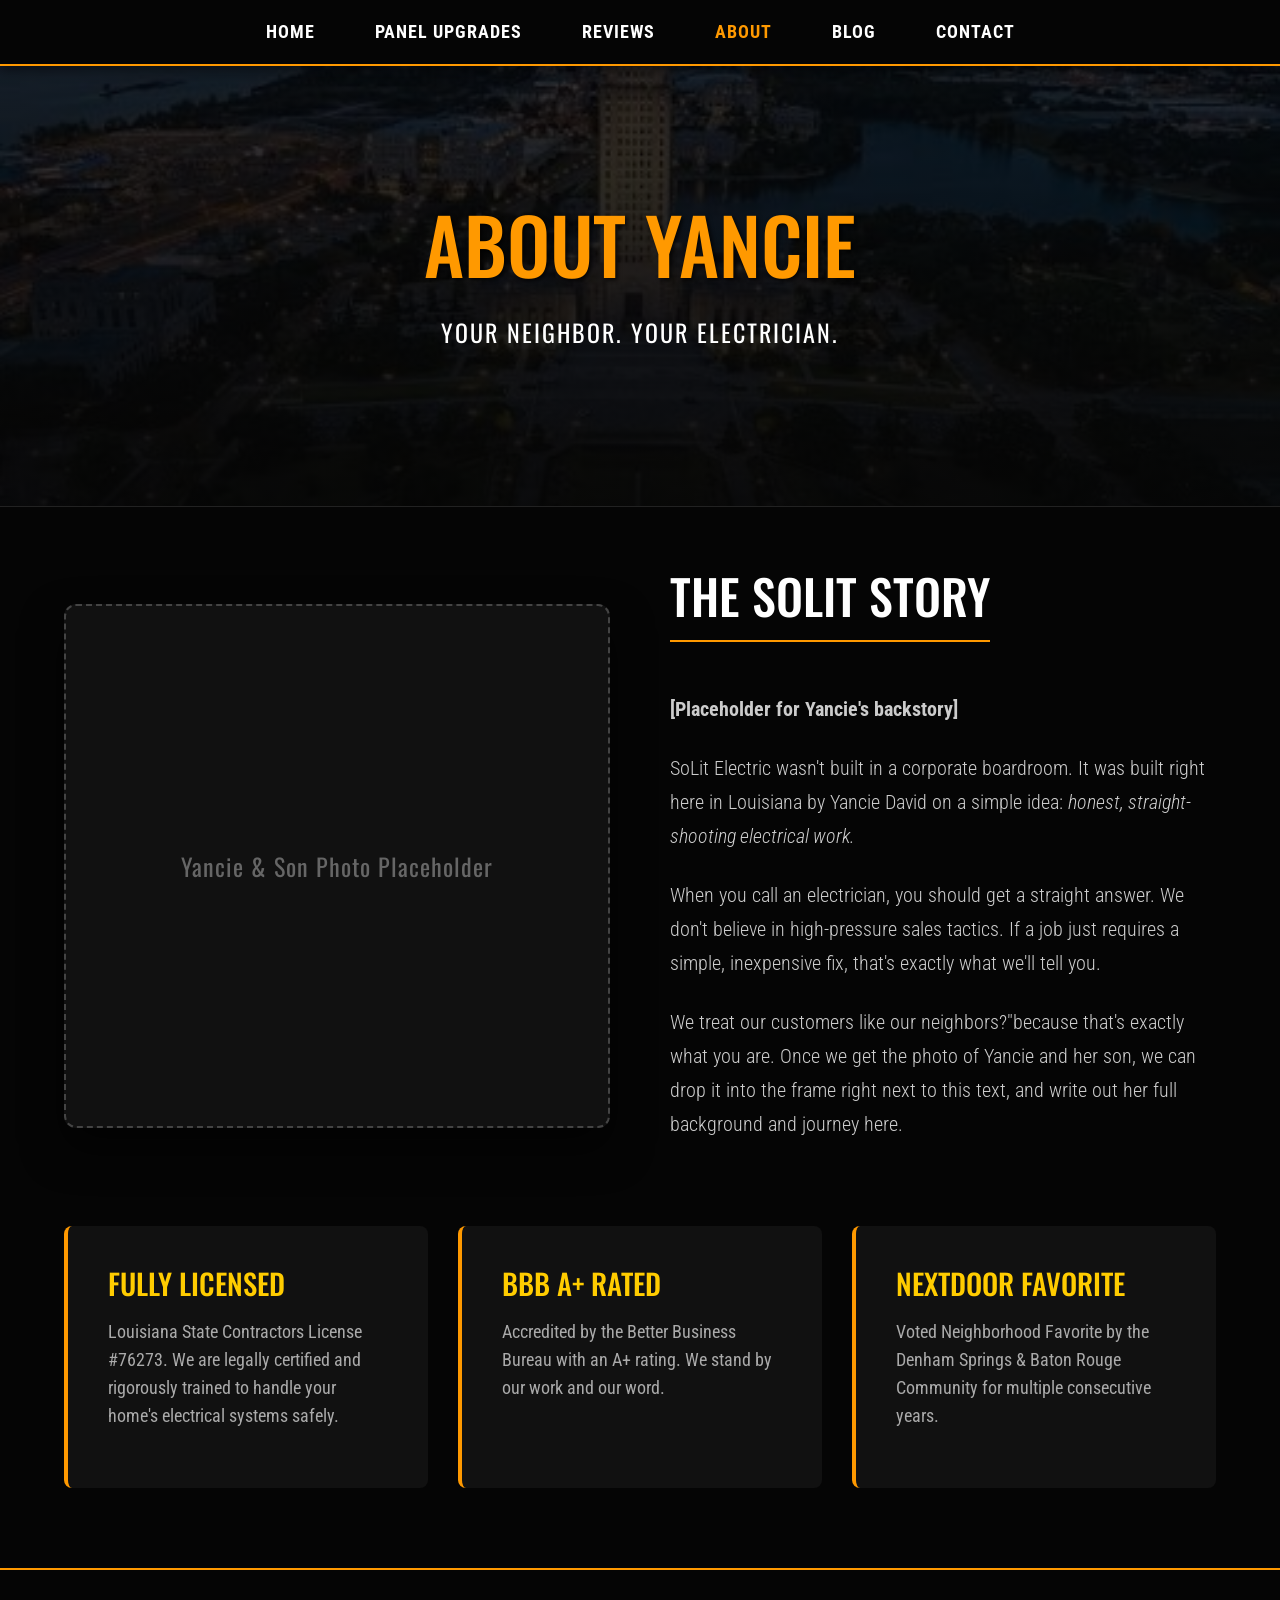
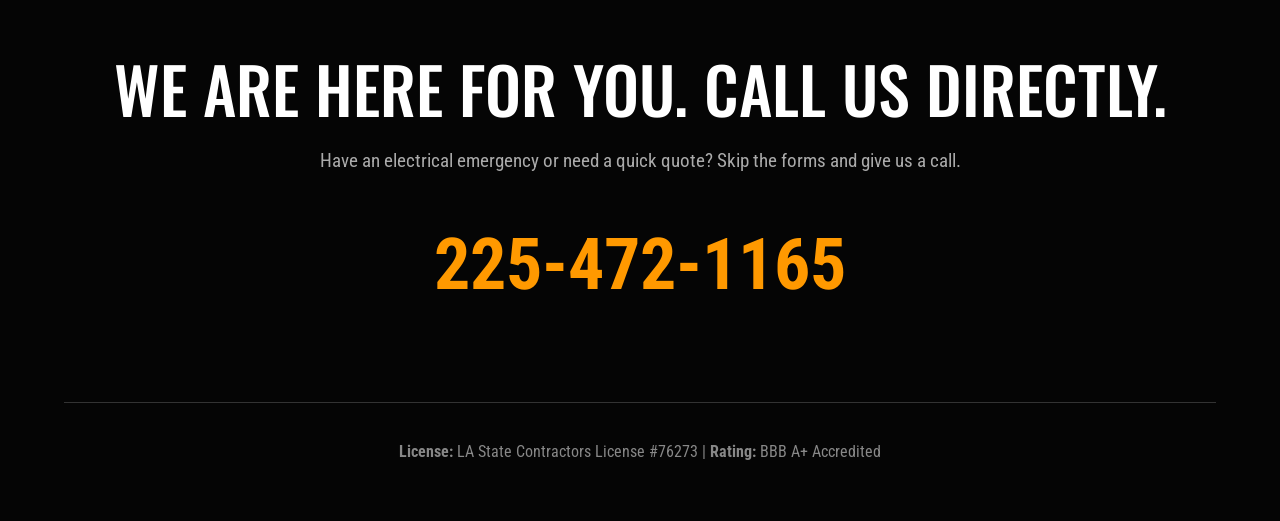
==== commit 0742d963: "feat: replace stock images with real panel photos and baton rouge capitol, rewrite about page to mat" ====
--- a/about.html
+++ b/about.html
@@ -6,134 +6,130 @@
     <title>About SoLit Electric | Denham Springs Electrician</title>
     
     <!-- SEO Meta Tags -->
-    <meta name="description" content="Learn about SoLit Electric, Denham Springs' Nextdoor Business of the Year. Honest, reliable, and licensed electrical work where no job is too small.">
-    <meta name="robots" content="index, follow">
-
+    <meta name="description" content="Learn about SoLit Electric, a family-owned, licensed electrical contracting company based in Denham Springs, LA. Honest, straight-shooting work.">
+    
     <!-- Fonts -->
     <link rel="preconnect" href="https://fonts.googleapis.com">
     <link rel="preconnect" href="https://fonts.gstatic.com" crossorigin>
     <link href="https://fonts.googleapis.com/css2?family=Oswald:wght@400;500;700&family=Roboto+Condensed:wght@300;400;700&display=swap" rel="stylesheet">
     
-    <!-- CSS (Matching Main Site Dark Theme) -->
     <style>
         :root {
             --brand-orange: #ff9900;
-            --brand-gold: #d4af37;
-            --brand-dark: #0d0d0d;
+            --brand-gold: #ffcc00;
+            --brand-dark: #050505;
+            --brand-light: #fcfcfc;
+            --text-gray: #4a4a4a;
         }
 
-        body, html { margin: 0; padding: 0; font-family: 'Roboto Condensed', sans-serif; color: #cccccc; line-height: 1.6; overflow-x: hidden; background: var(--brand-dark); }
-        h1, h2, h3 { font-family: 'Oswald', sans-serif; text-transform: uppercase; font-weight: 500; margin: 0; line-height: 1.2; color: white; }
-        a { text-decoration: none; transition: color 0.3s ease; }
+        body, html { margin: 0; padding: 0; font-family: "Roboto Condensed", sans-serif; color: var(--text-gray); line-height: 1.6; overflow-x: hidden; scroll-behavior: smooth; background: var(--brand-dark); }
+        h1, h2, h3 { font-family: "Oswald", sans-serif; text-transform: uppercase; font-weight: 500; margin: 0; color: white; line-height: 1.2; }
+        a { text-decoration: none; transition: all 0.3s ease; }
 
-        header { background-color: var(--brand-dark); position: sticky; top: 0; z-index: 1000; box-shadow: 0 2px 10px rgba(0,0,0,0.3); border-bottom: 2px solid var(--brand-orange); }
+        /* Navigation */
+        header { background-color: var(--brand-dark); position: sticky; top: 0; z-index: 1000; box-shadow: 0 4px 12px rgba(0,0,0,0.5); border-bottom: 2px solid var(--brand-orange); }
         .nav-container { max-width: 1200px; margin: 0 auto; display: flex; flex-wrap: wrap; justify-content: center; }
-        .nav-container a { display: block; color: white; text-align: center; padding: 15px 25px; font-size: 18px; font-family: 'Oswald', sans-serif; text-transform: uppercase; letter-spacing: 1px; }
+        .nav-container a { color: white; padding: 18px 30px; font-size: 1.1rem; font-weight: 700; letter-spacing: 1px; }
         .nav-container a:hover, .nav-container a.active { color: var(--brand-orange); }
 
+        /* Hero */
         .hero {
-            background: linear-gradient(rgba(13, 13, 13, 0.85), rgba(13, 13, 13, 0.85)), url('https://images.unsplash.com/photo-1621905251189-08b45d6a269e?w=1200&q=80') no-repeat center center;
-            background-size: cover; min-height: 40vh; display: flex; flex-direction: column; justify-content: center; padding: 20px 5%; text-align: center;
-            position: relative;
+            background: linear-gradient(rgba(5, 5, 5, 0.8), rgba(5, 5, 5, 0.95)), url("images/baton-rouge-capitol-dusk.jpg") center/cover no-repeat;
+            min-height: 40vh; display: flex; align-items: center; justify-content: center; padding: 40px 5%; position: relative; text-align: center; border-bottom: 1px solid #222;
         }
-        .hero::after {
-            content: ''; position: absolute; bottom: 0; left: 50%; transform: translateX(-50%); width: 80%; height: 2px;
-            background: linear-gradient(90deg, transparent, var(--brand-orange), transparent);
-            box-shadow: 0 0 30px 5px rgba(255, 153, 0, 0.4);
+        .hero h1 { font-size: clamp(3rem, 6vw, 5.5rem); color: var(--brand-orange); text-shadow: 2px 2px 4px rgba(0,0,0,0.8); }
+
+        /* Content Layout */
+        .content-wrapper { max-width: 1200px; margin: 60px auto; padding: 0 5%; display: grid; grid-template-columns: 1fr; gap: 60px; align-items: center; }
+        @media (min-width: 900px) { .content-wrapper { grid-template-columns: 1fr 1fr; } }
+        
+        /* Placeholder Image Frame */
+        .photo-frame {
+            background: #111; border: 2px dashed #444; border-radius: 12px; padding: 10px; display: flex; align-items: center; justify-content: center; min-height: 500px; position: relative;
+            box-shadow: 0 20px 40px rgba(0,0,0,0.6); overflow: hidden;
         }
-        .hero h1 { color: var(--brand-orange); font-size: clamp(2.5rem, 8vw, 5rem); text-shadow: 2px 2px 4px rgba(0,0,0,0.8); }
-        .hero p { color: white; font-size: clamp(1.2rem, 3vw, 2rem); font-family: 'Oswald', sans-serif; margin-top: 15px; }
+        .photo-frame::before {
+            content: "Yancie & Son Photo Placeholder";
+            color: #666; font-family: "Oswald", sans-serif; font-size: 1.5rem; letter-spacing: 1px;
+        }
+        
+        .story-content p { color: #cccccc; font-size: 1.25rem; margin-bottom: 25px; line-height: 1.7; font-weight: 300; }
+        .story-content h2 { font-size: 3rem; margin-bottom: 30px; color: white; border-bottom: 2px solid var(--brand-orange); padding-bottom: 15px; display: inline-block; }
 
-        .content-wrapper { max-width: 1000px; margin: 0 auto; padding: 60px 5%; }
-        
-        .story-section { font-size: 1.2rem; color: #aaa; margin-bottom: 50px; }
-        .story-section h2 { font-size: 2.5rem; margin-bottom: 20px; color: white; }
-        .story-section p { margin-bottom: 20px; }
+        /* Values Grid */
+        .values-grid { max-width: 1200px; margin: 0 auto 80px; padding: 0 5%; display: grid; grid-template-columns: repeat(auto-fit, minmax(300px, 1fr)); gap: 30px; }
+        .value-card { background: #111; padding: 40px; border-radius: 8px; border-left: 4px solid var(--brand-orange); }
+        .value-card h3 { color: var(--brand-gold); font-size: 1.8rem; margin-bottom: 15px; }
+        .value-card p { color: #aaa; font-size: 1.1rem; }
 
-        .award-banner {
-            background: rgba(17,17,17,0.9);
-            border: 1px solid rgba(212, 175, 55, 0.55);
-            border-top: 4px solid var(--brand-orange);
-            color: white;
-            padding: 40px;
-            text-align: center;
-            box-shadow: 0 10px 25px rgba(0,0,0,0.5);
-            margin: 40px 0;
-            border-radius: 8px;
-        }
-        .award-banner h2 { color: var(--brand-orange); font-size: 2.5rem; margin-bottom: 15px; }
-        .award-banner p { font-size: 1.3rem; font-family: 'Oswald', sans-serif; color: var(--brand-gold); }
-
-        .credentials-grid {
-            display: grid;
-            grid-template-columns: 1fr;
-            gap: 30px;
-            margin-top: 50px;
-        }
-        @media (min-width: 768px) { .credentials-grid { grid-template-columns: 1fr 1fr; } }
-        
-        .cred-card { background: rgba(17,17,17,0.9); padding: 30px; text-align: center; border: 1px solid #333; border-top: 4px solid var(--brand-orange); border-radius: 8px; }
-        .cred-card h3 { font-size: 1.8rem; margin-bottom: 10px; color: var(--brand-orange); }
-        .cred-card p { color: #aaa; }
-
-        footer { background-color: #030303; color: white; padding: 60px 5%; text-align: center; border-top: 2px solid var(--brand-orange); }
-        footer h2 { color: white; font-size: clamp(2rem, 5vw, 3.5rem); margin-bottom: 20px; }
-        footer .phone-link { color: var(--brand-orange); font-weight: 700; font-size: clamp(2rem, 5vw, 3rem); }
-        footer .phone-link:hover { color: var(--brand-gold); }
-        .trust-signals { margin-top: 30px; padding-top: 30px; border-top: 1px solid #333; font-size: 16px; color: #888; }
+        /* Footer */
+        footer { background-color: var(--brand-dark); padding: 80px 5% 40px; text-align: center; border-top: 2px solid var(--brand-orange); }
+        footer h2 { color: white; font-size: clamp(2rem, 5vw, 4rem); margin-bottom: 15px; }
+        .footer-sub { color: #aaa; font-size: 1.2rem; margin-bottom: 30px; }
+        footer .phone-link { color: var(--brand-orange); font-weight: 700; font-size: clamp(2.5rem, 6vw, 4.5rem); display: inline-block; margin-bottom: 30px; }
+        footer .phone-link:hover { color: var(--brand-gold); transform: scale(1.05); }
     </style>
 </head>
 <body>
 
     <header>
         <nav class="nav-container">
-            <a href="index.html">Home</a>
-            <a href="index.html#services">Services</a>
-            <a href="index.html#about" class="active">About</a>
-            <a href="index.html#contact">Contact</a>
+            <a href="index.html">HOME</a>
+            <a href="panel-upgrades.html">PANEL UPGRADES</a>
+            <a href="index.html#reviews">REVIEWS</a>
+            <a href="about.html" class="active" style="color: var(--brand-orange);">ABOUT</a>
+            <a href="#">BLOG</a>
+            <a href="index.html#contact">CONTACT</a>
         </nav>
     </header>
 
     <main>
         <section class="hero">
-            <h1>About SoLit Electric</h1>
-            <p>Your Neighbors. Your Electricians.</p>
+            <div style="position: relative; z-index: 10;">
+                <h1>About Yancie</h1>
+                <p style="color: white; font-size: 1.5rem; font-family: 'Oswald', sans-serif; letter-spacing: 2px;">YOUR NEIGHBOR. YOUR ELECTRICIAN.</p>
+            </div>
         </section>
 
         <section class="content-wrapper">
-            <div class="award-banner">
-                <h2>Nextdoor Business of the Year</h2>
-                <p>Voted Neighborhood Favorite by the Denham Springs & Baton Rouge Community</p>
+            <!-- Left Side: Photo Frame -->
+            <div class="photo-frame">
+                <!-- <img src="images/yancie-and-son.jpg" alt="Yancie David and her son" style="width: 100%; height: 100%; object-fit: cover; border-radius: 8px;"> -->
             </div>
 
-            <div class="story-section">
-                <h2>No Job Too Small. No Corporate Upselling.</h2>
-                <p>SoLit Electric wasn't built in a corporate boardroom. It was built right here in Louisiana by Yancie David, on the simple idea that <strong style="color: white;">honesty is the best business model.</strong></p>
-                <p>We believe that when you call an electrician, you should get a straight answer. We don't believe in high-pressure sales tactics. If a job just requires a simple, inexpensive fix, that's exactly what we'll tell you. We treat our customers like our neighbors—because that's exactly what you are.</p>
-                <p>From swapping out a hard-to-reach light fixture to completely upgrading a home's electrical panel or wiring in a new generator, we approach every single job with the exact same level of respect, transparency, and hard work.</p>
+            <!-- Right Side: Story Content -->
+            <div class="story-content">
+                <h2>The SoLit Story</h2>
+                <p><strong>[Placeholder for Yancie's backstory]</strong></p>
+                <p>SoLit Electric wasn't built in a corporate boardroom. It was built right here in Louisiana by Yancie David on a simple idea: <em>honest, straight-shooting electrical work.</em></p>
+                <p>When you call an electrician, you should get a straight answer. We don't believe in high-pressure sales tactics. If a job just requires a simple, inexpensive fix, that's exactly what we'll tell you.</p>
+                <p>We treat our customers like our neighbors?"because that's exactly what you are. Once we get the photo of Yancie and her son, we can drop it into the frame right next to this text, and write out her full background and journey here.</p>
             </div>
+        </section>
 
-            <div class="credentials-grid">
-                <div class="cred-card">
-                    <h3>Fully Licensed</h3>
-                    <p>Louisiana State Contractors License #76273. We are legally certified and rigorously trained to handle your home's electrical systems safely.</p>
-                </div>
-                <div class="cred-card">
-                    <h3>BBB A+ Rated</h3>
-                    <p>Accredited by the Better Business Bureau with an A+ rating. We stand by our work and our word.</p>
-                </div>
+        <section class="values-grid">
+            <div class="value-card">
+                <h3>Fully Licensed</h3>
+                <p>Louisiana State Contractors License #76273. We are legally certified and rigorously trained to handle your home's electrical systems safely.</p>
+            </div>
+            <div class="value-card">
+                <h3>BBB A+ Rated</h3>
+                <p>Accredited by the Better Business Bureau with an A+ rating. We stand by our work and our word.</p>
+            </div>
+            <div class="value-card">
+                <h3>Nextdoor Favorite</h3>
+                <p>Voted Neighborhood Favorite by the Denham Springs & Baton Rouge Community for multiple consecutive years.</p>
             </div>
         </section>
     </main>
 
-    <footer>
-        <h2>Let's Get to Work</h2>
-        <h2><a href="tel:+12254721165" class="phone-link">225-472-1165</a></h2>
+    <footer id="contact">
+        <h2>We are here for you. Call us directly.</h2>
+        <p class="footer-sub">Have an electrical emergency or need a quick quote? Skip the forms and give us a call.</p>
+        <a href="tel:+12254721165" class="phone-link">225-472-1165</a>
         
-        <div class="trust-signals">
-            <p><strong>License:</strong> Louisiana State Contractors License #76273</p>
-            <p><strong>Awards:</strong> Better Business Bureau A+ Accredited | Nextdoor Business of the Year</p>
-            <p>&copy; 2026 SoLit Electric. Owned & Operated by Yancie David. All Rights Reserved.</p>
+        <div style="margin-top: 50px; border-top: 1px solid #333; padding-top: 20px; color: #888;">
+            <p><strong>License:</strong> LA State Contractors License #76273 | <strong>Rating:</strong> BBB A+ Accredited</p>
         </div>
     </footer>
 
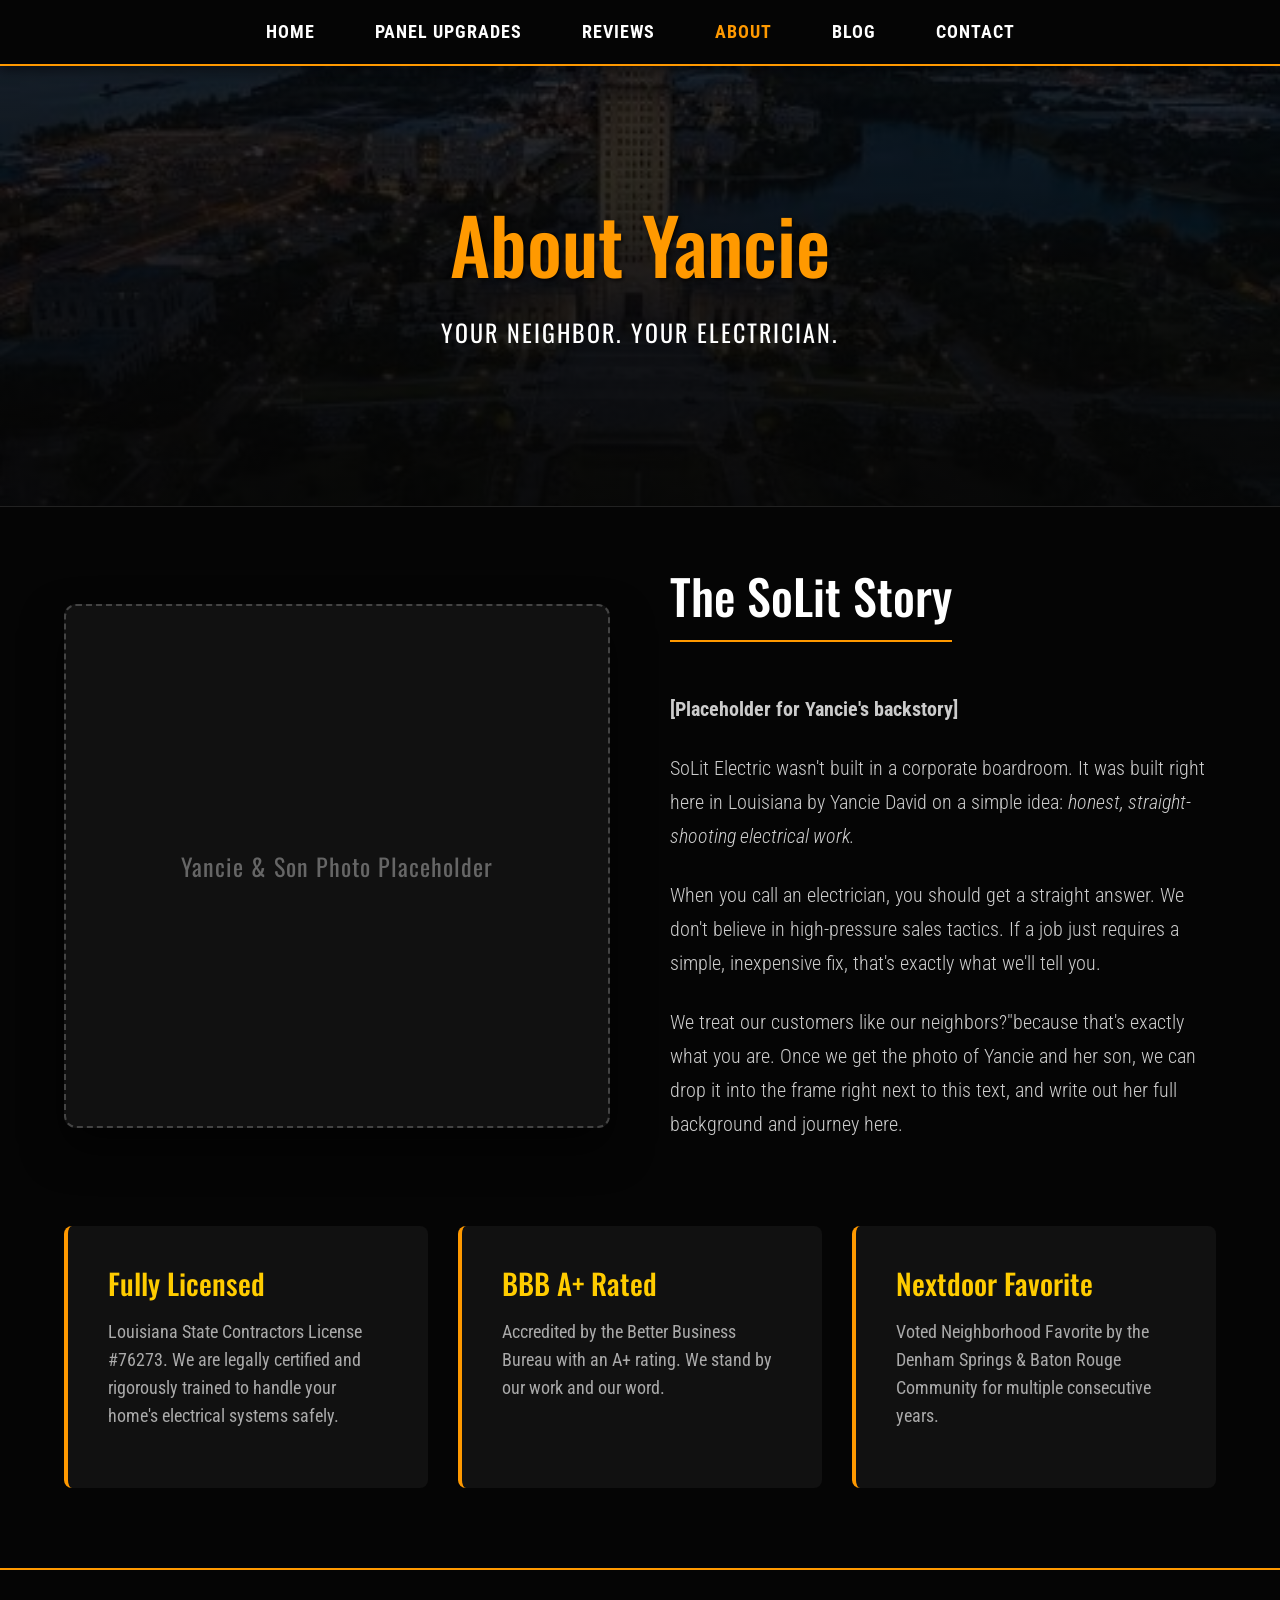
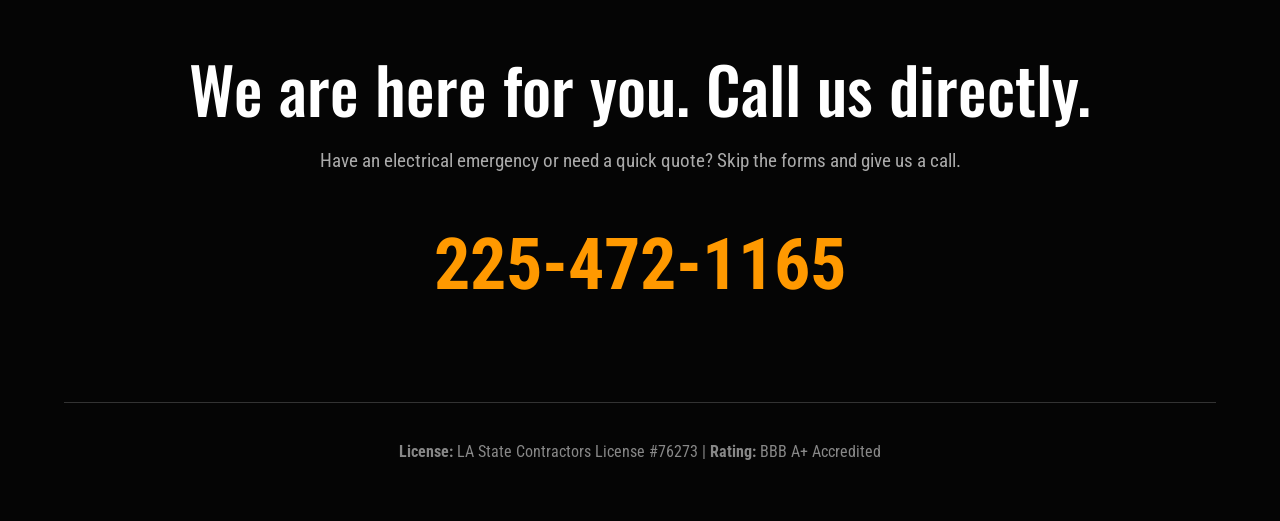
==== commit 3d757570: "Remove forced uppercase to preserve SoLit capitalization" ====
--- a/about.html
+++ b/about.html
@@ -23,7 +23,7 @@
         }
 
         body, html { margin: 0; padding: 0; font-family: "Roboto Condensed", sans-serif; color: var(--text-gray); line-height: 1.6; overflow-x: hidden; scroll-behavior: smooth; background: var(--brand-dark); }
-        h1, h2, h3 { font-family: "Oswald", sans-serif; text-transform: uppercase; font-weight: 500; margin: 0; color: white; line-height: 1.2; }
+        h1, h2, h3 { font-family: "Oswald", sans-serif; font-weight: 500; margin: 0; color: white; line-height: 1.2; }
         a { text-decoration: none; transition: all 0.3s ease; }
 
         /* Navigation */
@@ -135,3 +135,4 @@
 
 </body>
 </html>
+
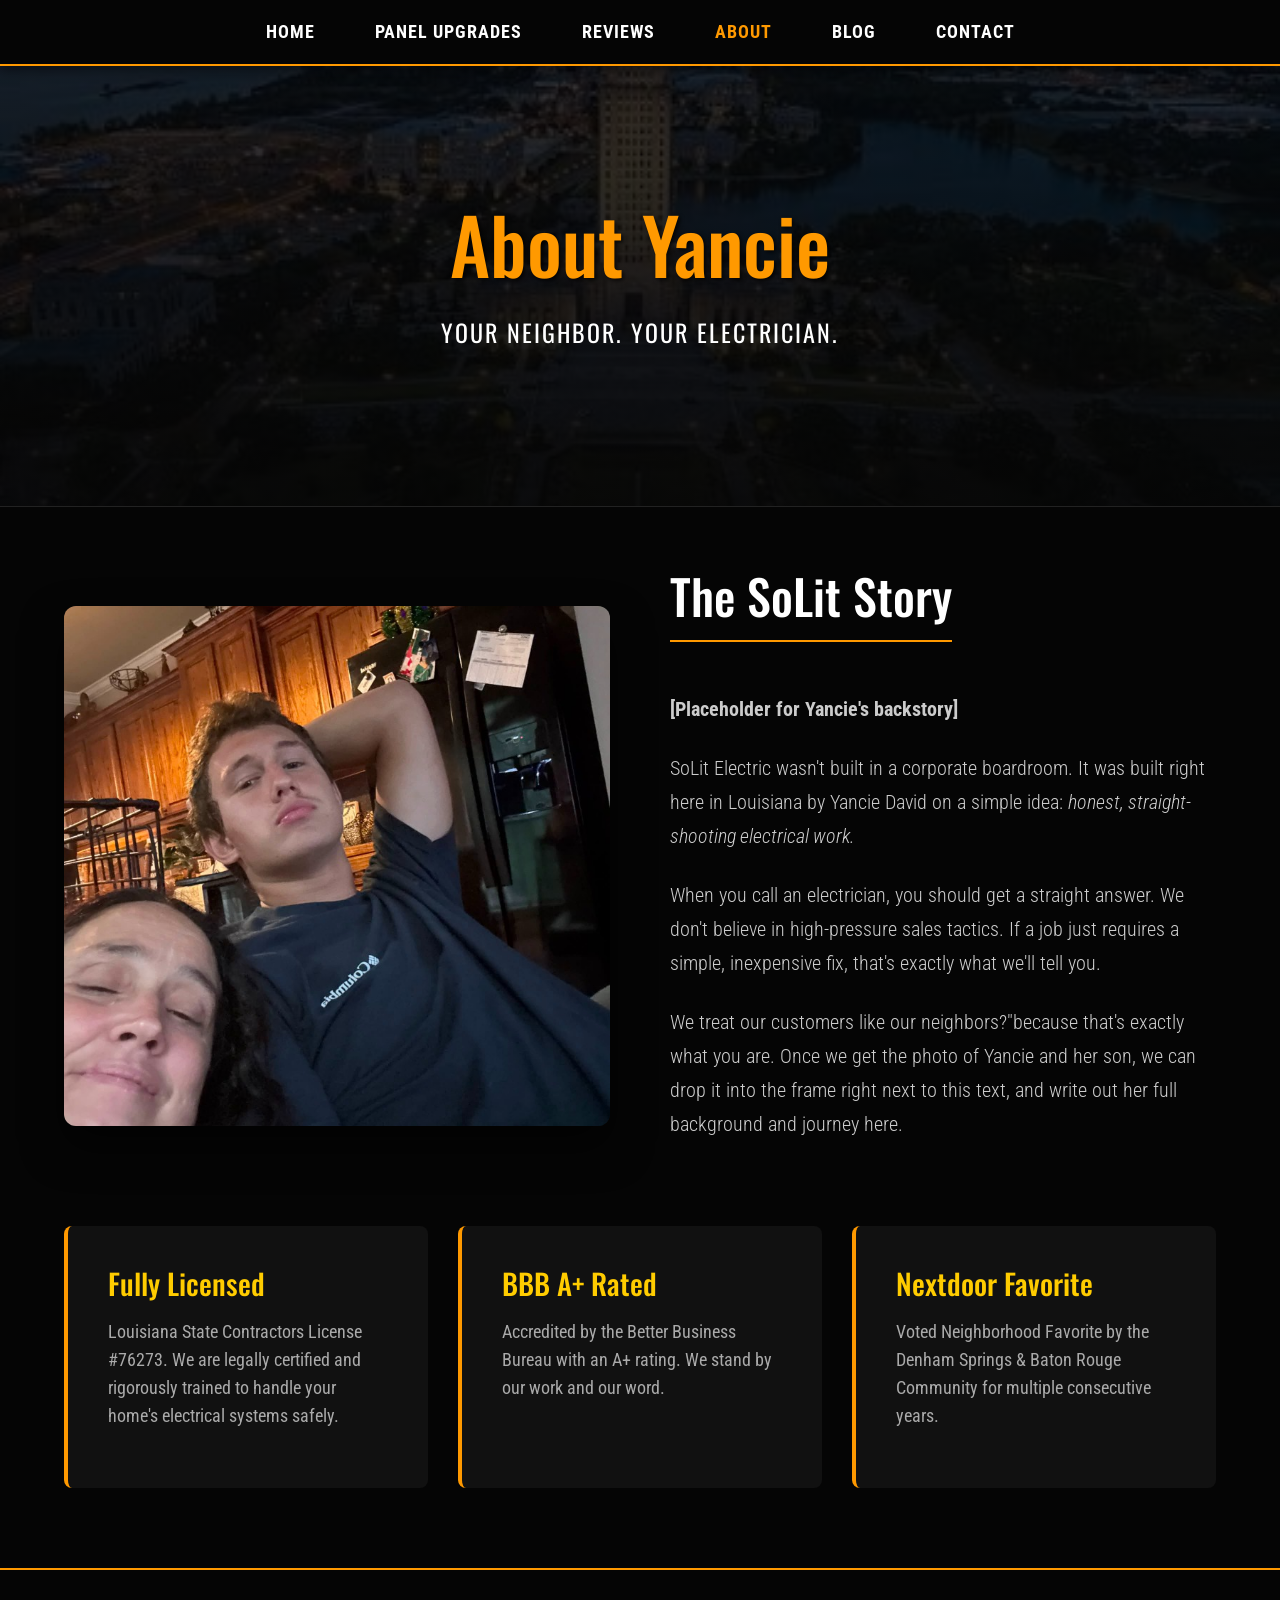
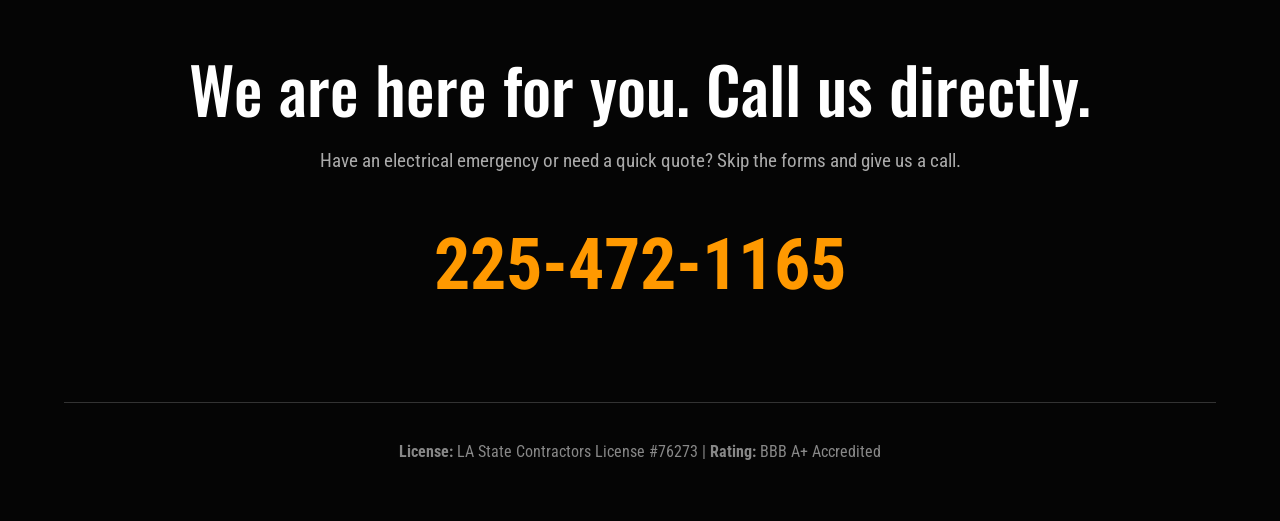
==== commit df87609c: "Add Yancie photo and remove placeholder styling" ====
--- a/about.html
+++ b/about.html
@@ -45,13 +45,10 @@
         
         /* Placeholder Image Frame */
         .photo-frame {
-            background: #111; border: 2px dashed #444; border-radius: 12px; padding: 10px; display: flex; align-items: center; justify-content: center; min-height: 500px; position: relative;
+            background: #111; border: none; border-radius: 12px; padding: 10px; display: flex; align-items: center; justify-content: center; min-height: 500px; position: relative;
             box-shadow: 0 20px 40px rgba(0,0,0,0.6); overflow: hidden;
         }
-        .photo-frame::before {
-            content: "Yancie & Son Photo Placeholder";
-            color: #666; font-family: "Oswald", sans-serif; font-size: 1.5rem; letter-spacing: 1px;
-        }
+        
         
         .story-content p { color: #cccccc; font-size: 1.25rem; margin-bottom: 25px; line-height: 1.7; font-weight: 300; }
         .story-content h2 { font-size: 3rem; margin-bottom: 30px; color: white; border-bottom: 2px solid var(--brand-orange); padding-bottom: 15px; display: inline-block; }
@@ -94,7 +91,7 @@
         <section class="content-wrapper">
             <!-- Left Side: Photo Frame -->
             <div class="photo-frame">
-                <!-- <img src="images/yancie-and-son.jpg" alt="Yancie David and her son" style="width: 100%; height: 100%; object-fit: cover; border-radius: 8px;"> -->
+                <img src="images/yancie-and-son.jpg" alt="Yancie David and her son" style="width: 100%; height: 100%; object-fit: cover; border-radius: 8px; position: absolute; top: 0; left: 0;">
             </div>
 
             <!-- Right Side: Story Content -->
@@ -136,3 +133,4 @@
 </body>
 </html>
 
+
